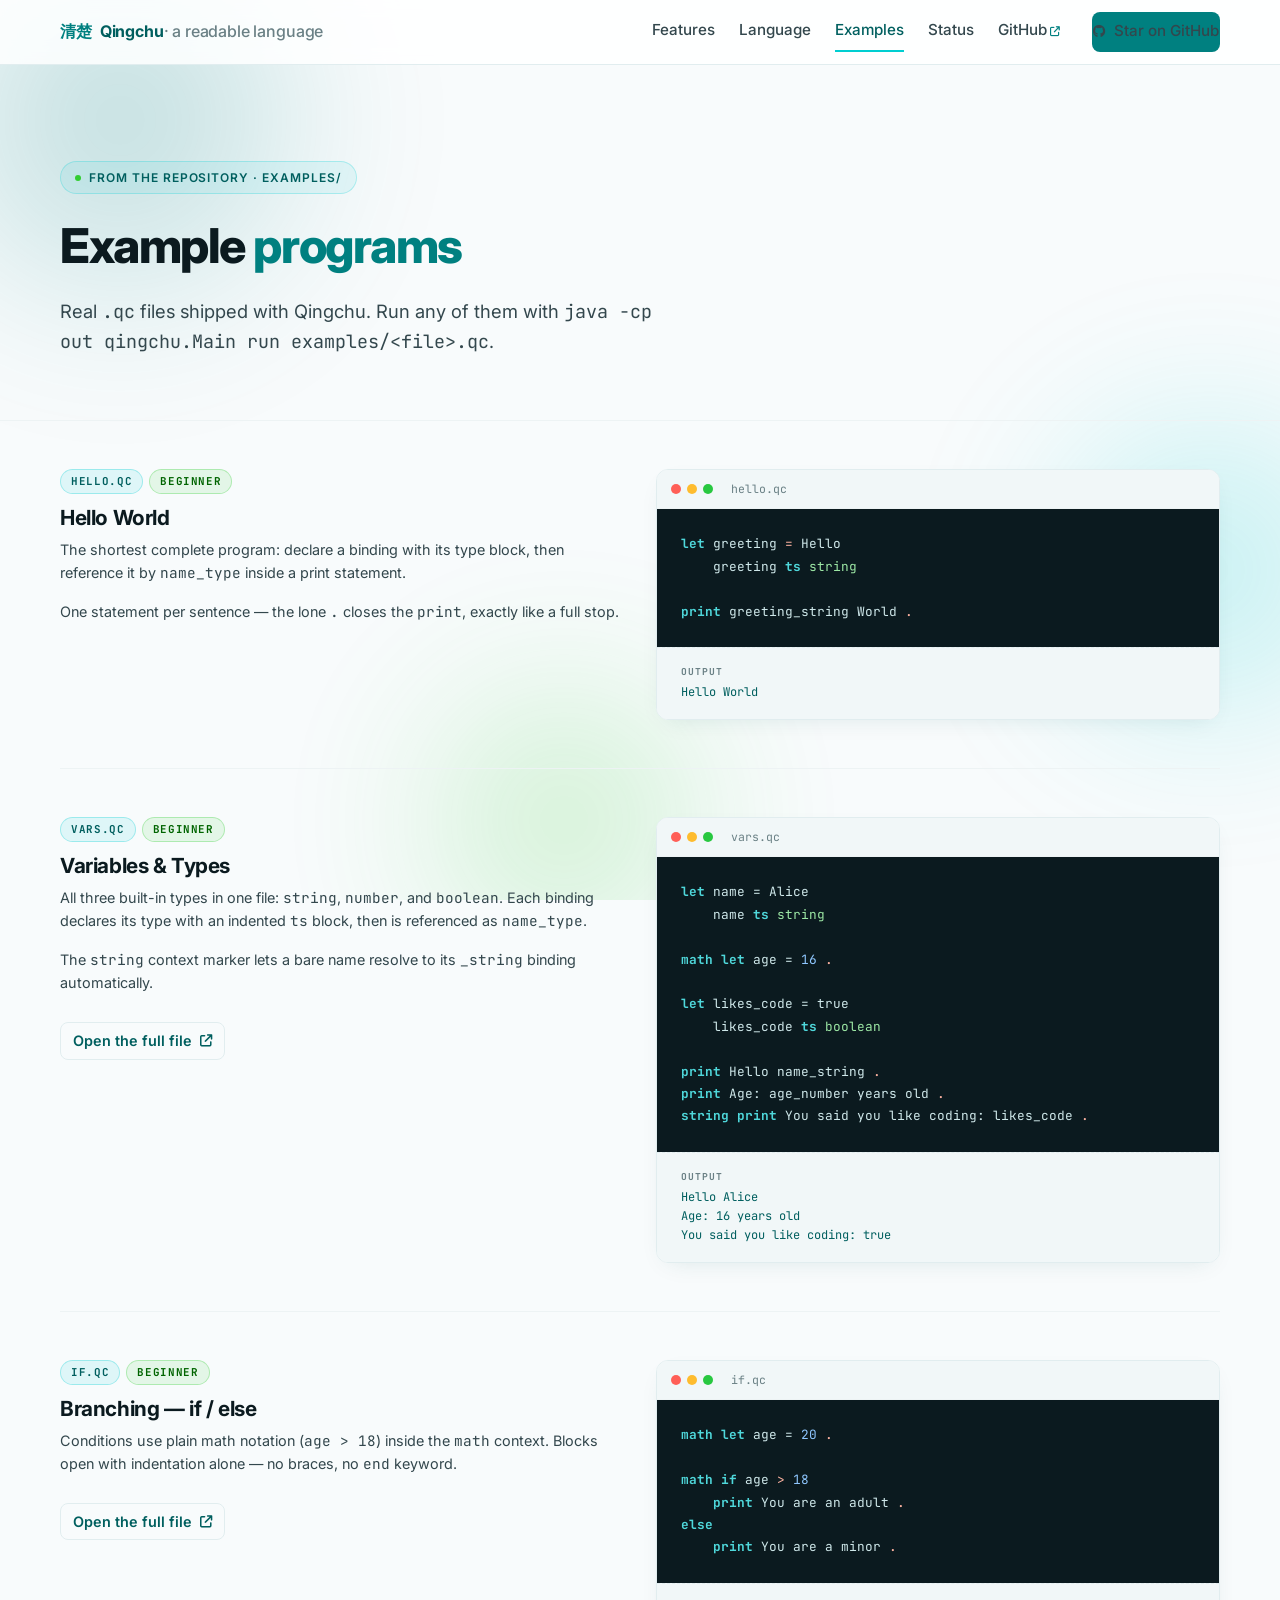
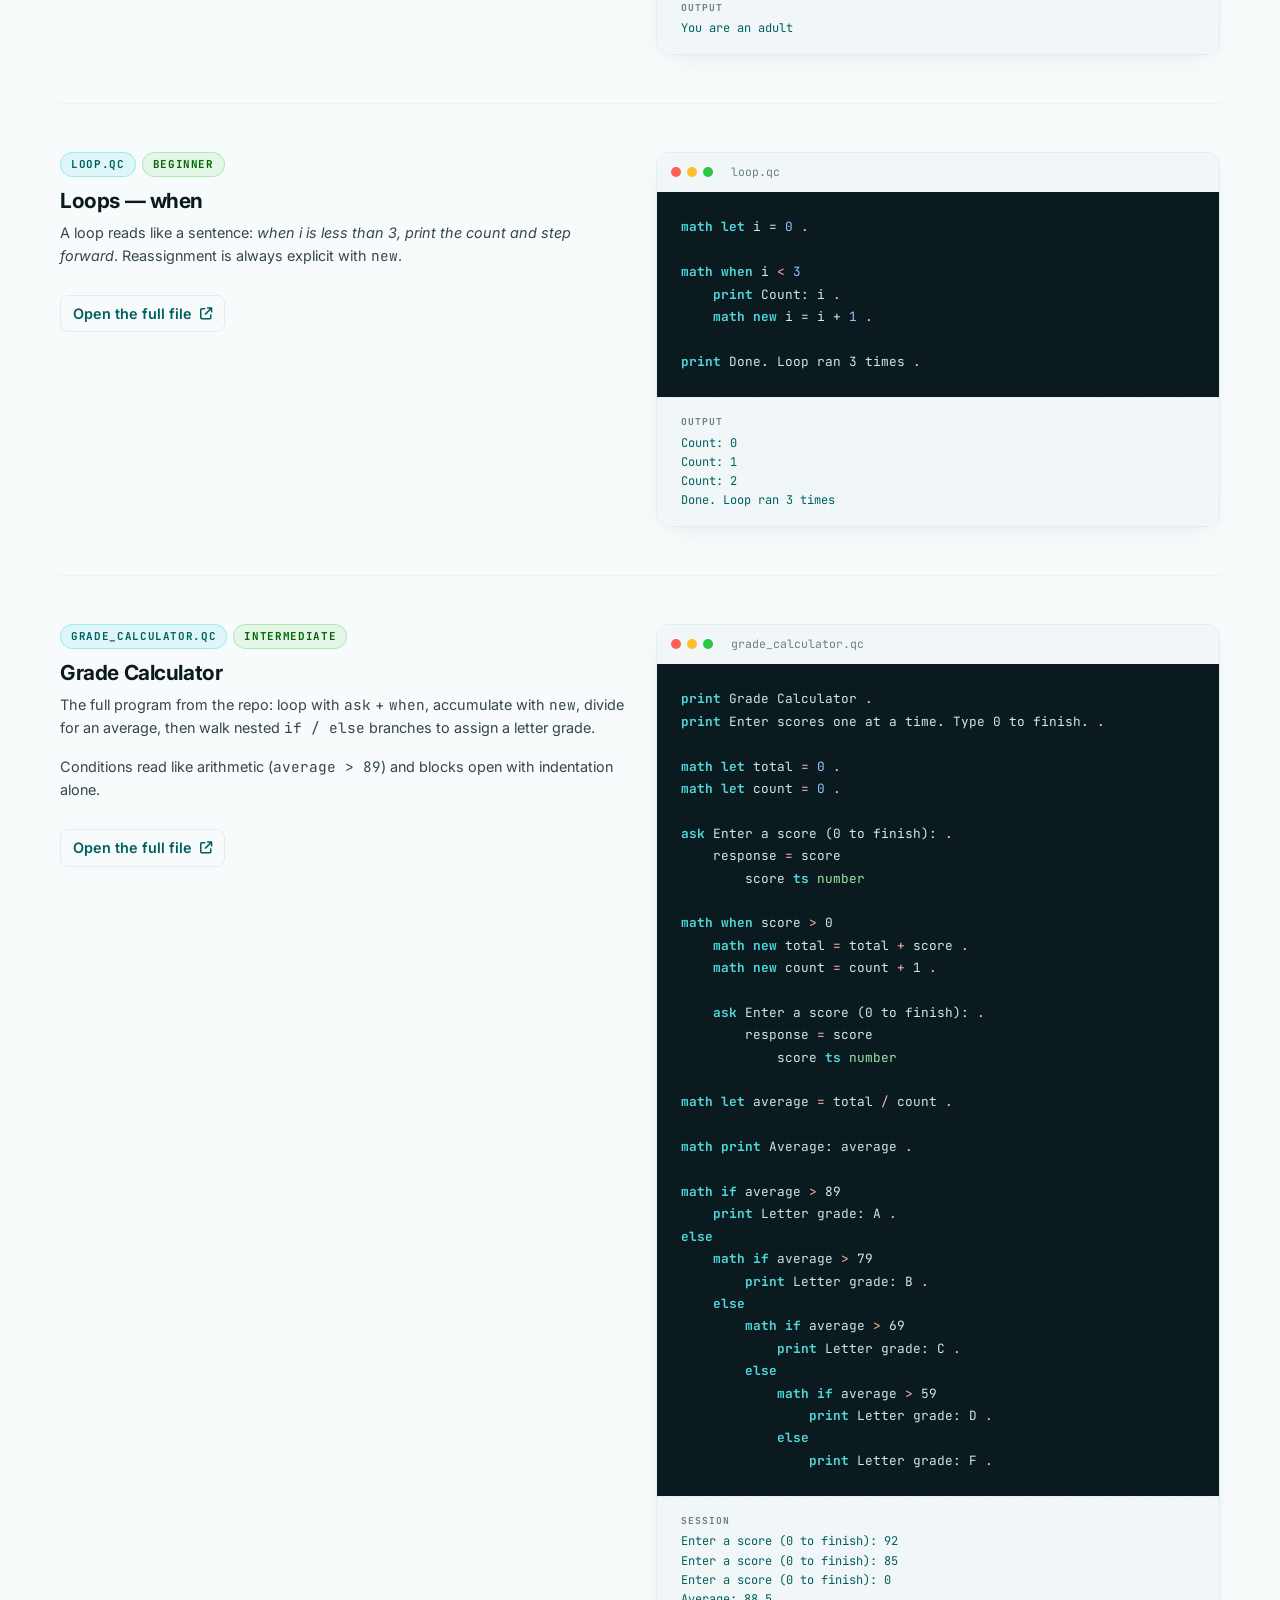
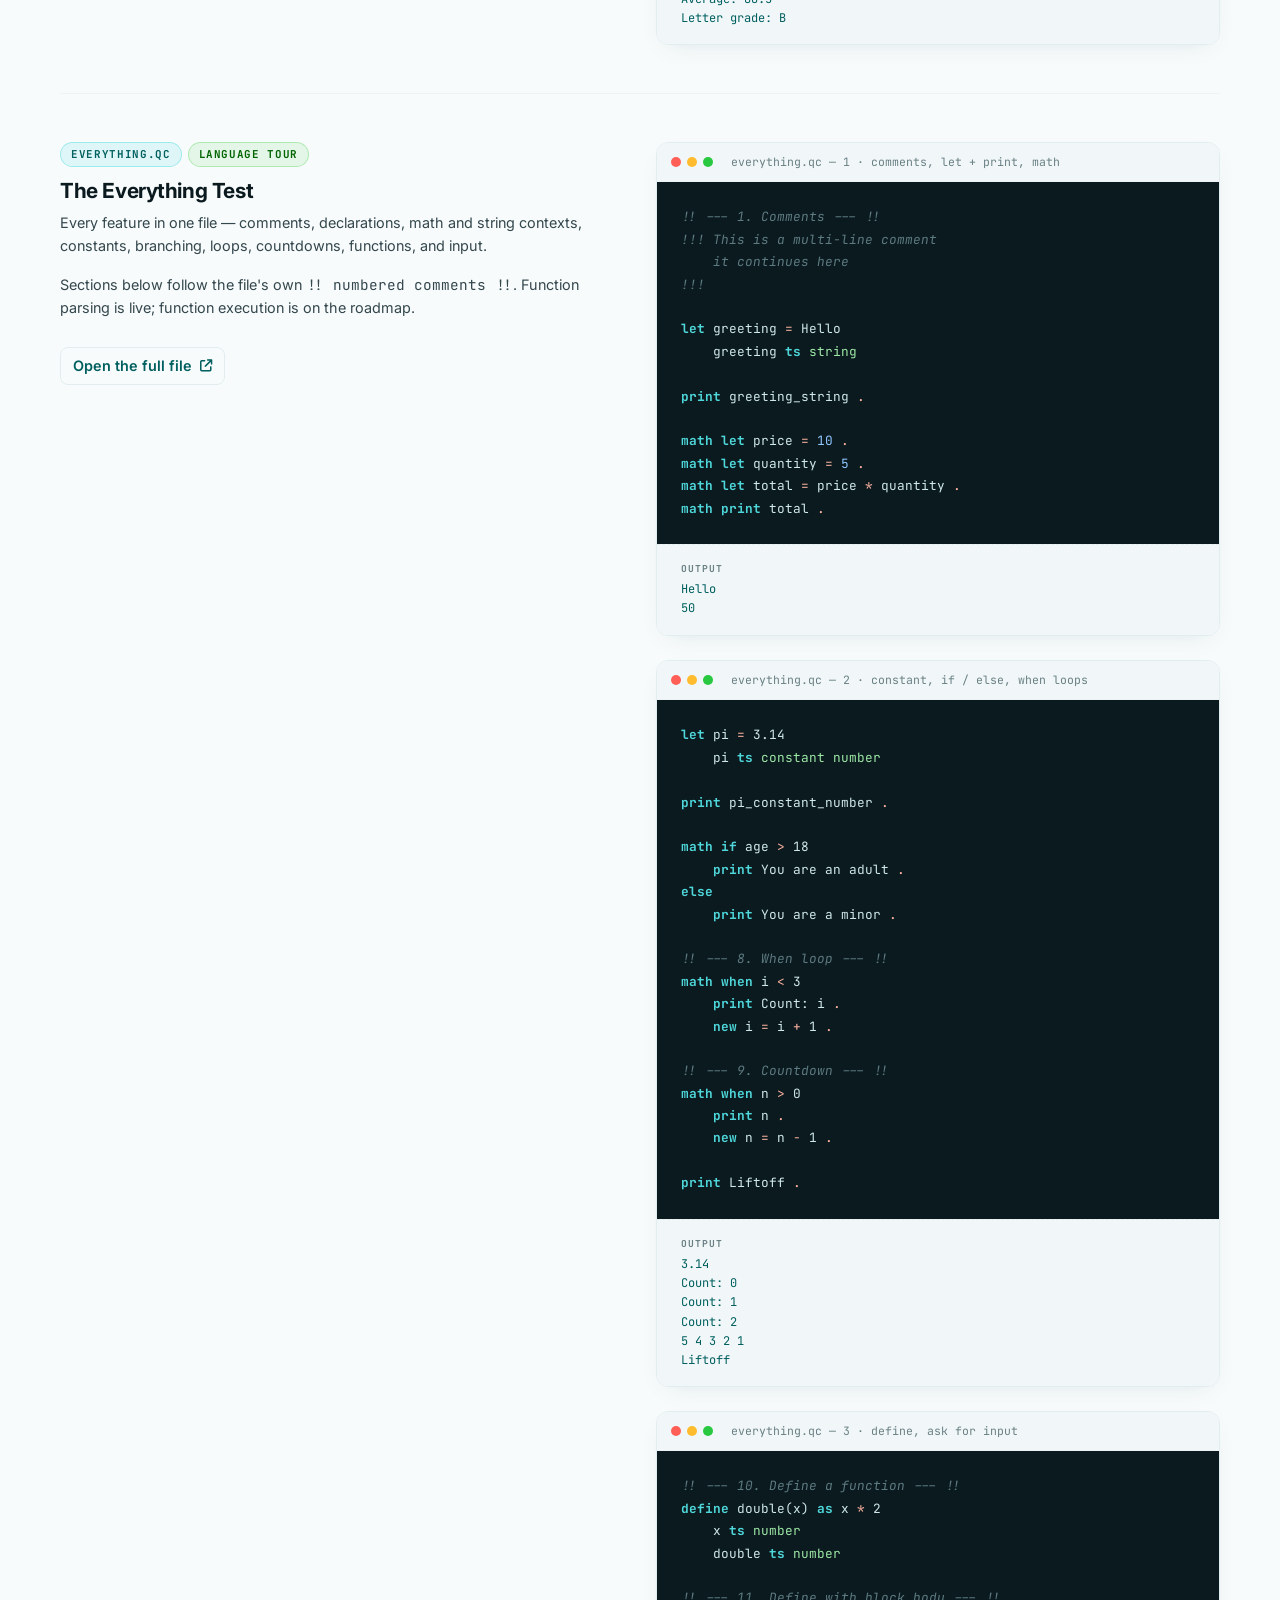
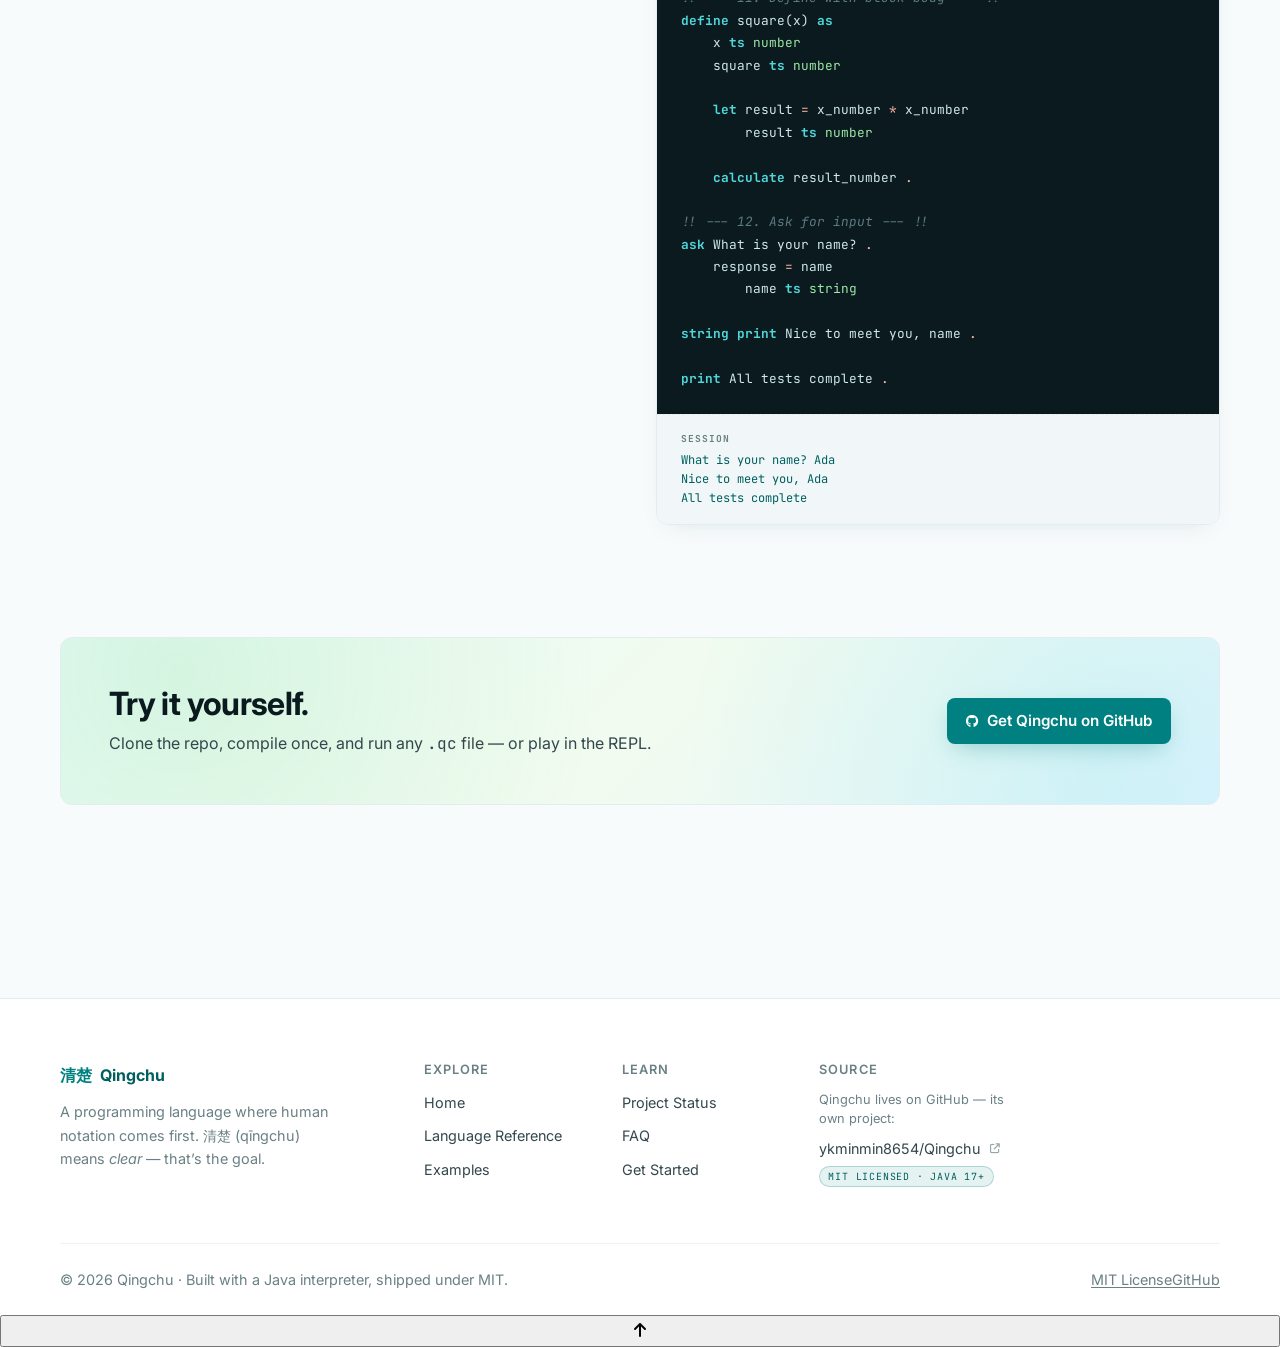
==== examples.html @ 82640d64 "Add Qingchu website (innovationearthprojects.org style)" ====
<!DOCTYPE html>
<html lang="en">
<head>
  <meta charset="UTF-8" />
  <meta name="viewport" content="width=device-width, initial-scale=1.0" />

  <title>Examples — Qingchu 清楚</title>
  <meta name="description" content="Real Qingchu programs: hello world, a grade calculator, and the everything test that exercises every feature of the language." />
  <meta name="theme-color" content="#008080" />

  <link rel="preconnect" href="https://fonts.googleapis.com" />
  <link rel="preconnect" href="https://fonts.gstatic.com" crossorigin />
  <link
    href="https://fonts.googleapis.com/css2?family=Inter:wght@400;500;600;700;800&family=JetBrains+Mono:wght@500;700&display=swap"
    rel="stylesheet"
  />
  <link
    rel="stylesheet"
    href="https://cdnjs.cloudflare.com/ajax/libs/font-awesome/6.4.0/css/all.min.css"
  />

  <link rel="stylesheet" href="shared/tokens.css" />
  <link rel="stylesheet" href="shared/base.css" />
  <link rel="stylesheet" href="shared/nav.css" />
  <link rel="stylesheet" href="shared/motion.css" />
  <link rel="stylesheet" href="styles.css" />
</head>

<body data-page="examples">

  <div class="bg-orbs" aria-hidden="true">
    <span class="orb orb--teal"></span>
    <span class="orb orb--cyan"></span>
    <span class="orb orb--lime"></span>
  </div>

  <div id="nav-mount"></div>

  <main>

    <!-- ============================================================
         PAGE HEADER
         ============================================================ -->
    <section class="hero" style="padding-bottom: var(--s-6);">
      <div class="container">
        <span class="eyebrow eyebrow--animated">
          <span class="eyebrow__dot"></span>
          From the repository · examples/
        </span>
        <h1 class="hero__title" style="font-size: var(--fs-h1);">
          Example <span class="accent">programs</span>
        </h1>
        <p class="hero__lede">
          Real <code style="font-family:var(--mono);">.qc</code> files shipped with Qingchu.
          Run any of them with
          <code style="font-family:var(--mono);">java -cp out qingchu.Main run examples/&lt;file&gt;.qc</code>.
        </p>
      </div>
    </section>

    <!-- ============================================================
         EXAMPLES
         ============================================================ -->
    <section class="section" style="padding-top: var(--s-7);">
      <div class="container">
        <div class="example-list">

          <!-- HELLO WORLD -->
          <article class="example">
            <div class="example__meta reveal reveal--left">
              <div class="example__badges">
                <span class="badge">hello.qc</span>
                <span class="badge badge--lime">Beginner</span>
              </div>
              <h3>Hello World</h3>
              <p>
                The shortest complete program: declare a binding with its type block,
                then reference it by <code>name_type</code> inside a print statement.
              </p>
              <p>
                One statement per sentence — the lone <code>.</code> closes the
                <code>print</code>, exactly like a full stop.
              </p>
            </div>
            <div class="code-window reveal reveal--right">
              <div class="code-window__bar">
                <span></span><span></span><span></span>
                <span class="code-window__name">hello.qc</span>
              </div>
<pre><span class="k">let</span> greeting <span class="o">=</span> Hello
    greeting <span class="k">ts</span> <span class="t">string</span>

<span class="k">print</span> greeting_string World <span class="o">.</span></pre>
              <div class="code-window__out"><b>Output</b>Hello World</div>
            </div>
          </article>

          <!-- VARIABLES AND TYPES -->
          <article class="example">
            <div class="example__meta reveal reveal--left">
              <div class="example__badges">
                <span class="badge">vars.qc</span>
                <span class="badge badge--lime">Beginner</span>
              </div>
              <h3>Variables &amp; Types</h3>
              <p>
                All three built-in types in one file: <code>string</code>,
                <code>number</code>, and <code>boolean</code>. Each binding declares its
                type with an indented <code>ts</code> block, then is referenced as
                <code>name_type</code>.
              </p>
              <p>
                The <code>string</code> context marker lets a bare name resolve to its
                <code>_string</code> binding automatically.
              </p>
              <a href="https://github.com/ykminmin8654/Qingchu/blob/main/examples/vars.qc"
                 target="_blank" rel="noopener" class="btn btn--ghost btn--sm" style="margin-top:12px;">
                Open the full file <i class="fas fa-arrow-up-right-from-square"></i>
              </a>
            </div>
            <div class="code-window reveal reveal--right">
              <div class="code-window__bar">
                <span></span><span></span><span></span>
                <span class="code-window__name">vars.qc</span>
              </div>
<pre><span class="k">let</span> name <span class="o\">=</span> Alice
    name <span class="k">ts</span> <span class="t">string</span>

<span class="k">math</span> <span class="k">let</span> age <span class="o\">=</span> <span class="n">16</span> <span class="o">.</span>

<span class="k">let</span> likes_code <span class="o\">=</span> true
    likes_code <span class="k">ts</span> <span class="t">boolean</span>

<span class="k">print</span> Hello name_string <span class="o">.</span>
<span class="k">print</span> Age: age_number years old <span class="o">.</span>
<span class="k">string</span> <span class="k">print</span> You said you like coding: likes_code <span class="o">.</span></pre>
              <div class="code-window__out"><b>Output</b>Hello Alice
Age: 16 years old
You said you like coding: true</div>
            </div>
          </article>

          <!-- BRANCHING -->
          <article class="example">
            <div class="example__meta reveal reveal--left">
              <div class="example__badges">
                <span class="badge">if.qc</span>
                <span class="badge badge--lime">Beginner</span>
              </div>
              <h3>Branching — if / else</h3>
              <p>
                Conditions use plain math notation (<code>age &gt; 18</code>) inside the
                <code>math</code> context. Blocks open with indentation alone — no braces,
                no <code>end</code> keyword.
              </p>
              <a href="https://github.com/ykminmin8654/Qingchu/blob/main/examples/if.qc"
                 target="_blank" rel="noopener" class="btn btn--ghost btn--sm" style="margin-top:12px;">
                Open the full file <i class="fas fa-arrow-up-right-from-square"></i>
              </a>
            </div>
            <div class="code-window reveal reveal--right">
              <div class="code-window__bar">
                <span></span><span></span><span></span>
                <span class="code-window__name">if.qc</span>
              </div>
<pre><span class="k">math</span> <span class="k">let</span> age <span class="o\">=</span> <span class="n">20</span> <span class="o">.</span>

<span class="k">math</span> <span class="k">if</span> age <span class="o">&gt;</span> <span class="n">18</span>
    <span class="k">print</span> You are an adult <span class="o">.</span>
<span class="k">else</span>
    <span class="k">print</span> You are a minor <span class="o">.</span></pre>
              <div class="code-window__out"><b>Output</b>You are an adult</div>
            </div>
          </article>

          <!-- WHEN LOOP -->
          <article class="example">
            <div class="example__meta reveal reveal--left">
              <div class="example__badges">
                <span class="badge">loop.qc</span>
                <span class="badge badge--lime">Beginner</span>
              </div>
              <h3>Loops — when</h3>
              <p>
                A loop reads like a sentence: <em>when i is less than 3, print the count
                and step forward</em>. Reassignment is always explicit with
                <code>new</code>.
              </p>
              <a href="https://github.com/ykminmin8654/Qingchu/blob/main/examples/loop.qc"
                 target="_blank" rel="noopener" class="btn btn--ghost btn--sm" style="margin-top:12px;">
                Open the full file <i class="fas fa-arrow-up-right-from-square"></i>
              </a>
            </div>
            <div class="code-window reveal reveal--right">
              <div class="code-window__bar">
                <span></span><span></span><span></span>
                <span class="code-window__name">loop.qc</span>
              </div>
<pre><span class="k">math</span> <span class="k">let</span> i <span class="o\">=</span> <span class="n">0</span> <span class="o">.</span>

<span class="k">math</span> <span class="k">when</span> i <span class="o">&lt;</span> <span class="n">3</span>
    <span class="k">print</span> Count: i <span class="o">.</span>
    <span class="k">math</span> <span class="k">new</span> i <span class="o\">=</span> i <span class="o\">+</span> <span class="n">1</span> <span class="o">.</span>

<span class="k">print</span> Done. Loop ran 3 times <span class="o">.</span></pre>
              <div class="code-window__out"><b>Output</b>Count: 0
Count: 1
Count: 2
Done. Loop ran 3 times</div>
            </div>
          </article>

          <!-- GRADE CALCULATOR -->
          <article class="example">
            <div class="example__meta reveal reveal--left">
              <div class="example__badges">
                <span class="badge">grade_calculator.qc</span>
                <span class="badge badge--lime">Intermediate</span>
              </div>
              <h3>Grade Calculator</h3>
              <p>
                The full program from the repo: loop with <code>ask</code> +
                <code>when</code>, accumulate with <code>new</code>, divide for an
                average, then walk nested <code>if / else</code> branches to assign
                a letter grade.
              </p>
              <p>
                Conditions read like arithmetic (<code>average &gt; 89</code>) and
                blocks open with indentation alone.
              </p>
              <a href="https://github.com/ykminmin8654/Qingchu/blob/main/examples/grade_calculator.qc"
                 target="_blank" rel="noopener" class="btn btn--ghost btn--sm" style="margin-top:12px;">
                Open the full file <i class="fas fa-arrow-up-right-from-square"></i>
              </a>
            </div>
            <div class="code-window reveal reveal--right">
              <div class="code-window__bar">
                <span></span><span></span><span></span>
                <span class="code-window__name">grade_calculator.qc</span>
              </div>
<pre><span class="k">print</span> Grade Calculator <span class="o">.</span>
<span class="k">print</span> Enter scores one at a time. Type 0 to finish. <span class="o">.</span>

<span class="k">math</span> <span class="k">let</span> total <span class="o">=</span> <span class="n">0</span> <span class="o">.</span>
<span class="k">math</span> <span class="k">let</span> count <span class="o">=</span> <span class="n">0</span> <span class="o">.</span>

<span class="k">ask</span> Enter a score (0 to finish): <span class="o">.</span>
    response <span class="o">=</span> score
        score <span class="k">ts</span> <span class="t">number</span>

<span class="k">math</span> <span class="k">when</span> score <span class="o">&gt;</span> 0
    <span class="k">math</span> <span class="k">new</span> total <span class="o">=</span> total <span class="o">+</span> score <span class="o">.</span>
    <span class="k">math</span> <span class="k">new</span> count <span class="o">=</span> count <span class="o">+</span> 1 <span class="o">.</span>

    <span class="k">ask</span> Enter a score (0 to finish): <span class="o">.</span>
        response <span class="o">=</span> score
            score <span class="k">ts</span> <span class="t">number</span>

<span class="k">math</span> <span class="k">let</span> average <span class="o">=</span> total <span class="o">/</span> count <span class="o">.</span>

<span class="k">math</span> <span class="k">print</span> Average: average <span class="o">.</span>

<span class="k">math</span> <span class="k">if</span> average <span class="o">&gt;</span> 89
    <span class="k">print</span> Letter grade: A <span class="o">.</span>
<span class="k">else</span>
    <span class="k">math</span> <span class="k">if</span> average <span class="o">&gt;</span> 79
        <span class="k">print</span> Letter grade: B <span class="o">.</span>
    <span class="k">else</span>
        <span class="k">math</span> <span class="k">if</span> average <span class="o">&gt;</span> 69
            <span class="k">print</span> Letter grade: C <span class="o">.</span>
        <span class="k">else</span>
            <span class="k">math</span> <span class="k">if</span> average <span class="o">&gt;</span> 59
                <span class="k">print</span> Letter grade: D <span class="o">.</span>
            <span class="k">else</span>
                <span class="k">print</span> Letter grade: F <span class="o">.</span></pre>
              <div class="code-window__out"><b>Session</b>Enter a score (0 to finish): <span class="n">92</span>
Enter a score (0 to finish): <span class="n">85</span>
Enter a score (0 to finish): <span class="n">0</span>
Average: 88.5
Letter grade: B</div>
            </div>
          </article>

          <!-- EVERYTHING TEST -->
          <article class="example">
            <div class="example__meta reveal reveal--left">
              <div class="example__badges">
                <span class="badge">everything.qc</span>
                <span class="badge badge--lime">Language tour</span>
              </div>
              <h3>The Everything Test</h3>
              <p>
                Every feature in one file — comments, declarations, math and string
                contexts, constants, branching, loops, countdowns, functions, and input.
              </p>
              <p>
                Sections below follow the file's own <code>!! numbered comments !!</code>.
                Function parsing is live; function execution is on the roadmap.
              </p>
              <a href="https://github.com/ykminmin8654/Qingchu/blob/main/examples/everything.qc"
                 target="_blank" rel="noopener" class="btn btn--ghost btn--sm" style="margin-top:12px;">
                Open the full file <i class="fas fa-arrow-up-right-from-square"></i>
              </a>
            </div>

            <div style="display:flex; flex-direction:column; gap: var(--s-5);">

              <div class="code-window reveal reveal--right">
                <div class="code-window__bar">
                  <span></span><span></span><span></span>
                  <span class="code-window__name">everything.qc — 1 · comments, let + print, math</span>
                </div>
<pre><span class="c">!! --- 1. Comments --- !!</span>
<span class="c">!!! This is a multi-line comment
    it continues here
!!!</span>

<span class="k">let</span> greeting <span class="o">=</span> Hello
    greeting <span class="k">ts</span> <span class="t">string</span>

<span class="k">print</span> greeting_string <span class="o">.</span>

<span class="k">math</span> <span class="k">let</span> price <span class="o">=</span> <span class="n">10</span> <span class="o">.</span>
<span class="k">math</span> <span class="k">let</span> quantity <span class="o">=</span> <span class="n">5</span> <span class="o">.</span>
<span class="k">math</span> <span class="k">let</span> total <span class="o">=</span> price <span class="o">*</span> quantity <span class="o">.</span>
<span class="k">math</span> <span class="k">print</span> total <span class="o">.</span></pre>
                <div class="code-window__out"><b>Output</b>Hello
50</div>
              </div>

              <div class="code-window reveal reveal--right" data-delay="100">
                <div class="code-window__bar">
                  <span></span><span></span><span></span>
                  <span class="code-window__name">everything.qc — 2 · constant, if / else, when loops</span>
                </div>
<pre><span class="k">let</span> pi <span class="o">=</span> 3.14
    pi <span class="k">ts</span> <span class="t">constant number</span>

<span class="k">print</span> pi_constant_number <span class="o">.</span>

<span class="k">math</span> <span class="k">if</span> age <span class="o">&gt;</span> 18
    <span class="k">print</span> You are an adult <span class="o">.</span>
<span class="k">else</span>
    <span class="k">print</span> You are a minor <span class="o">.</span>

<span class="c">!! --- 8. When loop --- !!</span>
<span class="k">math</span> <span class="k">when</span> i <span class="o">&lt;</span> 3
    <span class="k">print</span> Count: i <span class="o">.</span>
    <span class="k">new</span> i <span class="o">=</span> i <span class="o">+</span> 1 <span class="o">.</span>

<span class="c">!! --- 9. Countdown --- !!</span>
<span class="k">math</span> <span class="k">when</span> n <span class="o">&gt;</span> 0
    <span class="k">print</span> n <span class="o">.</span>
    <span class="k">new</span> n <span class="o">=</span> n <span class="o">-</span> 1 <span class="o">.</span>

<span class="k">print</span> Liftoff <span class="o">.</span></pre>
                <div class="code-window__out"><b>Output</b>3.14
Count: 0
Count: 1
Count: 2
5 4 3 2 1
Liftoff</div>
              </div>

              <div class="code-window reveal reveal--right" data-delay="200">
                <div class="code-window__bar">
                  <span></span><span></span><span></span>
                  <span class="code-window__name">everything.qc — 3 · define, ask for input</span>
                </div>
<pre><span class="c">!! --- 10. Define a function --- !!</span>
<span class="k">define</span> double(x) <span class="k">as</span> x <span class="o">*</span> 2
    x <span class="k">ts</span> <span class="t">number</span>
    double <span class="k">ts</span> <span class="t">number</span>

<span class="c">!! --- 11. Define with block body --- !!</span>
<span class="k">define</span> square(x) <span class="k">as</span>
    x <span class="k">ts</span> <span class="t">number</span>
    square <span class="k">ts</span> <span class="t">number</span>

    <span class="k">let</span> result <span class="o">=</span> x_number <span class="o">*</span> x_number
        result <span class="k">ts</span> <span class="t">number</span>

    <span class="k">calculate</span> result_number <span class="o">.</span>

<span class="c">!! --- 12. Ask for input --- !!</span>
<span class="k">ask</span> What is your name? <span class="o">.</span>
    response <span class="o">=</span> name
        name <span class="k">ts</span> <span class="t">string</span>

<span class="k">string</span> <span class="k">print</span> Nice to meet you, name <span class="o">.</span>

<span class="k">print</span> All tests complete <span class="o">.</span></pre>
                <div class="code-window__out"><b>Session</b>What is your name? <span class="n">Ada</span>
Nice to meet you, Ada
All tests complete</div>
              </div>

            </div>
          </article>

        </div>

        <!-- FINAL CTA -->
        <div class="cta reveal" style="margin-top: var(--s-8);">
          <div class="cta__copy">
            <h2>Try it yourself.</h2>
            <p>Clone the repo, compile once, and run any <code>.qc</code> file — or play in the REPL.</p>
          </div>
          <a href="https://github.com/ykminmin8654/Qingchu" target="_blank" rel="noopener" class="btn btn--primary btn--glow">
            <i class="fab fa-github"></i> Get Qingchu on GitHub
          </a>
        </div>
      </div>
    </section>

  </main>

  <div id="footer-mount"></div>

  <script src="shared/nav.js" defer></script>
  <script src="shared/motion.js" defer></script>

</body>
</html>
---- shared/tokens.css ----
/* ============================================================
   TOKENS — design system variables
   ============================================================ */

:root {
  /* Brand */
  --teal:        #008080;
  --teal-deep:   #005F5F;
  --cyan:        #00CED1;
  --blue:        #1E90FF;
  --lime:        #32CD32;
  --green-dark:  #006400;

  /* Light surfaces */
  --bg:          #F8FBFC;
  --surface:     #FFFFFF;
  --surface-alt: #F1F7F8;
  --border:      #E1EDEF;
  --border-soft: #EDF3F4;

  /* Ink */
  --ink:         #0B1A1F;
  --ink-soft:    #33474D;
  --muted:       #6A8085;

  /* Status */
  --success:     #1E9E5A;
  --success-bg:  #E6F7EC;
  --warn:        #C68A00;
  --warn-bg:     #FFF6E0;
  --danger:      #D14343;
  --danger-bg:   #FCEAEA;

  /* Type */
  --font: 'Inter', system-ui, -apple-system, 'Segoe UI', Roboto, sans-serif;
  --mono: 'JetBrains Mono', ui-monospace, Menlo, monospace;

  /* Fluid display sizes */
  --fs-display: clamp(2.25rem, 5vw, 3.75rem);
  --fs-h1:      clamp(2rem,    4vw, 3rem);
  --fs-h2:      clamp(1.5rem,  3vw, 2rem);
  --fs-h3:      1.25rem;
  --fs-body:    1rem;
  --fs-sm:      0.9rem;
  --fs-xs:      0.8rem;

  /* Space scale */
  --s-1: 4px;
  --s-2: 8px;
  --s-3: 12px;
  --s-4: 16px;
  --s-5: 24px;
  --s-6: 32px;
  --s-7: 48px;
  --s-8: 64px;
  --s-9: 96px;

  /* Radii */
  --r-sm: 6px;
  --r-md: 8px;
  --r-lg: 12px;
  --r-pill: 999px;

  /* Shadows */
  --shadow-sm: 0 1px 2px rgba(0, 60, 60, 0.05);
  --shadow-md: 0 8px 24px -12px rgba(0, 80, 80, 0.15);
  --shadow-lg: 0 20px 40px -20px rgba(0, 80, 80, 0.25);

  /* Motion */
  --ease: cubic-bezier(.2, .7, .2, 1);
  --dur: 200ms;

  /* Layout */
  --container: 1160px;
  --nav-h: 64px;
}
---- shared/base.css ----
/* ============================================================
   BASE — reset, typography, buttons, primitives
   Depends on: tokens.css
   ============================================================ */

/* ---------- Reset ---------- */
*, *::before, *::after { box-sizing: border-box; }

html {
  scroll-behavior: smooth;
  -webkit-text-size-adjust: 100%;
  scroll-padding-top: calc(var(--nav-h) + var(--s-4));
}

body {
  margin: 0;
  font-family: var(--font);
  font-size: var(--fs-body);
  line-height: 1.6;
  color: var(--ink);
  background: var(--bg);
  -webkit-font-smoothing: antialiased;
  -moz-osx-font-smoothing: grayscale;
  min-height: 100vh;
  display: flex;
  flex-direction: column;
}

main { flex: 1; }

img, svg { display: block; max-width: 100%; height: auto; }
a { color: inherit; text-decoration: none; }
button { font: inherit; cursor: pointer; }

/* ---------- Typography ---------- */
h1, h2, h3, h4 {
  margin: 0 0 var(--s-3);
  color: var(--ink);
  letter-spacing: -0.02em;
  line-height: 1.15;
  font-weight: 700;
}
h1 { font-size: var(--fs-h1); }
h2 { font-size: var(--fs-h2); }
h3 { font-size: var(--fs-h3); }
h4 { font-size: 1rem; }

p { margin: 0 0 var(--s-4); color: var(--ink-soft); }

code, pre { font-family: var(--mono); }

/* ---------- Container ---------- */
.container {
  width: min(var(--container), 100% - 2rem);
  margin-inline: auto;
}

/* ---------- Eyebrow ---------- */
.eyebrow {
  display: inline-block;
  font-size: var(--fs-xs);
  font-weight: 600;
  letter-spacing: 0.08em;
  text-transform: uppercase;
  color: var(--teal);
  margin-bottom: var(--s-3);
}

.accent { color: var(--teal); }

/* ---------- Buttons ---------- */
.btn {
  display: inline-flex;
  align-items: center;
  justify-content: center;
  gap: var(--s-2);
  padding: 10px 18px;
  border-radius: var(--r-md);
  font-weight: 600;
  font-size: 0.95rem;
  border: 1px solid transparent;
  transition:
    transform var(--dur) var(--ease),
    background var(--dur) var(--ease),
    border-color var(--dur) var(--ease),
    color var(--dur) var(--ease),
    box-shadow var(--dur) var(--ease);
  white-space: nowrap;
  text-align: center;
  cursor: pointer;
}
.btn:active { transform: translateY(1px); }
.btn:focus-visible {
  outline: 2px solid var(--cyan);
  outline-offset: 2px;
}
.btn i { font-size: 0.85em; }

.btn--primary {
  background: var(--teal);
  color: #fff;
}
.btn--primary:hover {
  background: var(--teal-deep);
  box-shadow: var(--shadow-md);
}

.btn--secondary {
  background: var(--surface);
  color: var(--teal-deep);
  border-color: var(--border);
}
.btn--secondary:hover {
  border-color: var(--cyan);
  color: var(--teal);
}

.btn--ghost {
  background: transparent;
  color: var(--teal-deep);
  border-color: var(--border);
}
.btn--ghost:hover { border-color: var(--cyan); }

.btn--sm { padding: 6px 12px; font-size: var(--fs-sm); }
.btn--lg { padding: 14px 24px; font-size: 1rem; }
.btn--block { width: 100%; }

.btn--glow {
  position: relative;
  box-shadow: 0 8px 24px -8px rgba(0, 128, 128, 0.4);
}
.btn--glow:hover {
  box-shadow: 0 12px 32px -8px rgba(0, 128, 128, 0.55);
}

/* ---------- Section primitives ---------- */
.section { padding: var(--s-9) 0; }
.section--tint { background: var(--surface-alt); }
.section--tight { padding: var(--s-7) 0; }

.section__head {
  max-width: 640px;
  margin: 0 auto var(--s-7);
  text-align: center;
}
.section__head--left {
  margin-inline: 0;
  text-align: left;
  max-width: 720px;
}
.section__title { margin-bottom: var(--s-3); }
.section__lede {
  color: var(--muted);
  font-size: 1.05rem;
  margin-bottom: 0;
}

/* ---------- Chips ---------- */
.chips {
  display: flex;
  flex-wrap: wrap;
  gap: var(--s-2);
  justify-content: center;
}
.chip {
  padding: 8px 14px;
  background: var(--surface);
  border: 1px solid var(--border);
  border-radius: var(--r-pill);
  font-size: var(--fs-sm);
  font-weight: 500;
  color: var(--ink-soft);
  transition: border-color var(--dur) var(--ease), color var(--dur) var(--ease);
}
.chip:hover { border-color: var(--cyan); color: var(--teal); }

/* ---------- States: loading / empty / error ---------- */
.state {
  grid-column: 1 / -1;
  text-align: center;
  padding: var(--s-7);
  color: var(--muted);
}
.state i {
  font-size: 2rem;
  display: block;
  margin-bottom: var(--s-3);
  color: var(--border);
}
.state h3 { color: var(--ink); margin-bottom: var(--s-2); }
.state p { margin-bottom: var(--s-4); }

.spinner {
  width: 36px;
  height: 36px;
  margin: 0 auto var(--s-3);
  border: 3px solid var(--border);
  border-top-color: var(--teal);
  border-radius: 50%;
  animation: spin 0.8s linear infinite;
}
@keyframes spin { to { transform: rotate(360deg); } }

/* ---------- Utility ---------- */
.visually-hidden {
  position: absolute;
  width: 1px; height: 1px;
  padding: 0; margin: -1px;
  overflow: hidden;
  clip: rect(0, 0, 0, 0);
  white-space: nowrap;
  border: 0;
}
.text-center { text-align: center; }
.mt-6 { margin-top: var(--s-6); }
.mt-7 { margin-top: var(--s-7); }

/* ---------- Reduced motion ---------- */
@media (prefers-reduced-motion: reduce) {
  *, *::before, *::after {
    animation-duration: 0.01ms !important;
    animation-iteration-count: 1 !important;
    transition-duration: 0.01ms !important;
    scroll-behavior: auto !important;
  }
}
---- shared/nav.css ----
/* ============================================================
   NAV + FOOTER
   ============================================================ */

/* ---------- NAV ---------- */
.nav {
  position: sticky;
  top: 0;
  z-index: 50;
  background: rgba(255, 255, 255, 0.85);
  backdrop-filter: saturate(140%) blur(10px);
  -webkit-backdrop-filter: saturate(140%) blur(10px);
  border-bottom: 1px solid var(--border);
}

.nav__inner {
  width: min(var(--container), 100% - 2rem);
  margin-inline: auto;
  height: var(--nav-h);
  display: flex;
  align-items: center;
  gap: var(--s-5);
}

.nav__brand {
  display: inline-flex;
  align-items: center;
  gap: var(--s-2);
  color: var(--teal-deep);
  font-weight: 700;
  font-size: 1rem;
  letter-spacing: -0.01em;
}
.nav__mark {
  display: inline-flex;
  color: var(--teal);
}
.nav__logo-img {
  display: block;
  width: auto;
  height: 32px;
}
.footer .nav__logo-img {
  height: 28px;
}
.nav__wordmark { white-space: nowrap; }
.nav__wordmark-zh {
  font-weight: 500;
  color: var(--muted);
  white-space: nowrap;
}
@media (max-width: 1080px) {
  .nav__wordmark-zh { display: none; }
}

/* Footer headings / lists rendered by shared/nav.js */
.footer__title,
.footer__col h4 {
  font-size: var(--fs-sm);
  text-transform: uppercase;
  letter-spacing: 0.06em;
  color: var(--ink-soft);
  margin: 0 0 var(--s-3);
}
.footer__list { list-style: none; padding: 0; margin: 0; }
.footer__list li { margin-bottom: var(--s-2); }

.nav__links {
  display: flex;
  gap: var(--s-5);
  margin-left: auto;
}
.nav__links a {
  color: var(--ink-soft);
  font-weight: 500;
  font-size: 0.95rem;
  padding: 6px 0;
  border-bottom: 2px solid transparent;
  transition: color var(--dur) var(--ease), border-color var(--dur) var(--ease);
}
.nav__links a:hover { color: var(--teal); border-color: var(--cyan); }
.nav__links a.is-active { color: var(--teal-deep); border-color: var(--cyan); }

/* Underline draws in from the left on hover; active dot pops with a spring */
.nav__links a {
  position: relative;
}
.nav__links a::before {
  content: "";
  position: absolute;
  left: 0; bottom: -2px;
  width: 100%; height: 2px;
  background: var(--cyan);
  transform: scaleX(0);
  transform-origin: left;
  transition: transform 0.3s cubic-bezier(.2, .7, .2, 1);
}
.nav__links a:hover::before,
.nav__links a.is-active::before { transform: scaleX(1); }

/* Brand logo gently floats */
@keyframes iepLogoBob {
  0%, 100% { transform: translateY(0) rotate(0deg); }
  50%      { transform: translateY(-2px) rotate(-3deg); }
}
.nav__logo-img { animation: iepLogoBob 5s ease-in-out infinite; }

/* ---------- External "separate initiative" nav tab (Research Papers) ---------- */
.nav__ext { white-space: nowrap; }
.nav__ext-icon {
  font-size: 0.68em;
  margin-left: 0.2rem;
  color: var(--teal);
  transition: transform 0.25s var(--ease);
}
.nav__ext:hover .nav__ext-icon { transform: translate(2px, -2px); }
.nav__ext-tag {
  display: none; /* desktop: shown via tooltip/aria; mobile drawer: visible */
  font-family: var(--mono);
  font-size: 0.58rem;
  font-weight: 700;
  text-transform: uppercase;
  letter-spacing: 0.08em;
  color: var(--teal-deep);
  background: rgba(0, 128, 128, 0.1);
  border: 1px solid rgba(0, 128, 128, 0.25);
  border-radius: 999px;
  padding: 0.1rem 0.5rem;
  margin-left: 0.45rem;
  vertical-align: middle;
}

@media (prefers-reduced-motion: reduce) {
  .nav__logo-img { animation: none !important; }
  .nav__links a::before { transition: none !important; }
  .nav__ext-icon { transition: none !important; }
}

.nav__cta { margin-left: var(--s-2); }

.nav__toggle {
  display: none;
  background: none;
  border: 1px solid var(--border);
  border-radius: var(--r-sm);
  width: 40px;
  height: 40px;
  color: var(--ink);
  align-items: center;
  justify-content: center;
}
.nav__toggle:hover { border-color: var(--cyan); }

/* ---------- FOOTER ---------- */
.footer {
  background: var(--surface);
  border-top: 1px solid var(--border);
  padding: var(--s-8) 0 var(--s-5);
  margin-top: var(--s-9);
}

.footer__inner {
  display: grid;
  grid-template-columns: 1.8fr 0.9fr 0.9fr 1.1fr 0.9fr;
  gap: var(--s-6);
  margin-bottom: var(--s-7);
}
@media (max-width: 1080px) {
  .footer__inner { grid-template-columns: repeat(2, 1fr); }
}

/* "Projects" column — external links to separately-branded initiatives */
.footer__note {
  color: var(--muted);
  font-size: var(--fs-xs);
  line-height: 1.5;
  margin: 0 0 var(--s-2);
}
.footer__ext {
  display: inline-flex;
  flex-wrap: wrap;
  align-items: center;
  gap: 0.4rem;
}
.footer__ext i {
  font-size: 0.7em;
  opacity: 0.7;
  transition: transform 0.25s var(--ease);
}
.footer__ext:hover i { transform: translate(2px, -2px); }
.footer__ext-tag {
  font-family: var(--mono);
  font-size: 0.62rem;
  text-transform: uppercase;
  letter-spacing: 0.08em;
  color: var(--teal-deep);
  background: rgba(0, 128, 128, 0.1);
  border: 1px solid rgba(0, 128, 128, 0.25);
  border-radius: 999px;
  padding: 0.1rem 0.5rem;
}

.footer__brand {
  display: inline-flex;
  align-items: center;
  gap: var(--s-2);
  font-weight: 700;
  color: var(--teal-deep);
  margin-bottom: var(--s-3);
}
.footer__tagline {
  color: var(--muted);
  font-size: var(--fs-sm);
  margin: 0;
  max-width: 32ch;
}

.footer__col h4 {
  font-size: var(--fs-xs);
  letter-spacing: 0.08em;
  text-transform: uppercase;
  color: var(--muted);
  margin-bottom: var(--s-3);
  font-weight: 600;
}
.footer__col ul { list-style: none; padding: 0; margin: 0; }
.footer__col li { margin-bottom: var(--s-2); }
.footer__col a {
  color: var(--ink-soft);
  font-size: var(--fs-sm);
  transition: color var(--dur) var(--ease);
  display: inline-flex;
  align-items: center;
  gap: 6px;
}
.footer__col a:hover { color: var(--teal); }
.footer__col a i { width: 16px; text-align: center; color: var(--muted); transition: transform 0.35s cubic-bezier(.2,.7,.2,1), color var(--dur) var(--ease); }
.footer__col a:hover i { color: var(--teal); transform: translateX(3px) rotate(-8deg); }
@media (prefers-reduced-motion: reduce) {
  .footer__col a i { transition: none !important; }
  .footer__col a:hover i { transform: none; }
}

.footer__bottom {
  display: flex;
  justify-content: space-between;
  align-items: center;
  padding-top: var(--s-5);
  border-top: 1px solid var(--border-soft);
  color: var(--muted);
  font-size: var(--fs-sm);
  flex-wrap: wrap;
  gap: var(--s-3);
}

/* ---------- Responsive ---------- */
@media (max-width: 860px) {
  .nav__links {
    display: none;
    flex-direction: column;
    position: absolute;
    top: var(--nav-h);
    left: 0;
    right: 0;
    background: var(--surface);
    border-bottom: 1px solid var(--border);
    padding: var(--s-4);
    gap: var(--s-3);
    box-shadow: var(--shadow-md);
  }
  .nav__links.is-open {
    display: flex;
  }
  /* Mobile drawer: show the "separate initiative" badge inline */
  .nav__ext-tag { display: inline-block; }
  .nav__cta { display: none; }
  .nav__toggle { display: inline-flex; margin-left: auto; }

  .footer__inner {
    grid-template-columns: 1fr 1fr;
  }
}

@media (max-width: 520px) {
  .footer__inner { grid-template-columns: 1fr; }
  .footer__bottom {
    flex-direction: column;
    text-align: center;
  }
}
/* ============================================================
   COOKIE BANNER — injected by shared/cookies.js
   ============================================================ */

.cookie-banner {
  position: fixed;
  left: 0;
  right: 0;
  bottom: 0;
  z-index: 1000;
  padding: 0 var(--s-4) var(--s-4);
  pointer-events: none;
  opacity: 0;
  transform: translateY(16px);
  transition: opacity 0.35s ease, transform 0.35s ease;
}

.cookie-banner.is-visible {
  opacity: 1;
  transform: none;
  pointer-events: auto;
}

.cookie-banner.is-hiding {
  opacity: 0;
  transform: translateY(16px);
}

.cookie-banner__inner {
  margin: 0 auto;
  max-width: 980px;
  background: var(--surface);
  border: 1px solid var(--border);
  border-radius: 14px;
  box-shadow: 0 12px 40px rgba(11, 26, 31, 0.16);
  padding: var(--s-4) var(--s-5);
  display: flex;
  align-items: center;
  gap: var(--s-4);
}

.cookie-banner__icon {
  font-size: 1.5rem;
  color: var(--teal);
  flex-shrink: 0;
}

.cookie-banner__text {
  font-size: 0.9rem;
  line-height: 1.55;
  color: var(--ink-soft);
  flex: 1;
}

.cookie-banner__text a {
  color: var(--teal);
  font-weight: 600;
  text-decoration: underline;
  text-underline-offset: 2px;
}

.cookie-banner__text a:hover { color: var(--teal-deep); }

.cookie-banner__actions {
  display: flex;
  gap: 10px;
  flex-shrink: 0;
}

@media (max-width: 720px) {
  .cookie-banner__inner {
    flex-direction: column;
    align-items: stretch;
    text-align: center;
  }
  .cookie-banner__icon { display: none; }
  .cookie-banner__actions { justify-content: center; }
  .cookie-banner__actions .btn { flex: 1; justify-content: center; }
}

.footer__legal a {
  color: inherit;
  text-decoration: underline;
  text-underline-offset: 2px;
}

.footer__legal a:hover { color: var(--teal); }

/* Screen-reader-only utility */
.sr-only {
  position: absolute;
  width: 1px; height: 1px;
  padding: 0; margin: -1px;
  overflow: hidden;
  clip: rect(0, 0, 0, 0);
  white-space: nowrap;
  border: 0;
}
---- shared/motion.css ----
/* ============================================================
   MOTION — shared animation primitives (all pages)
   Depends on: tokens.css. Class names mirror home/styles.css so
   the same JS utilities work everywhere.
   ============================================================ */

/* ---------- Scroll reveal ---------- */
.reveal {
  opacity: 0;
  transform: translateY(22px);
  transition:
    opacity 0.7s cubic-bezier(.2, .7, .2, 1),
    transform 0.7s cubic-bezier(.2, .7, .2, 1);
  transition-delay: var(--reveal-delay, 0ms);
  will-change: opacity, transform;
}
.reveal.is-visible {
  opacity: 1;
  transform: none;
}
.reveal[data-delay="100"] { --reveal-delay: 100ms; }
.reveal[data-delay="200"] { --reveal-delay: 200ms; }
.reveal[data-delay="300"] { --reveal-delay: 300ms; }
.reveal[data-delay="400"] { --reveal-delay: 400ms; }
.reveal[data-delay="500"] { --reveal-delay: 500ms; }
.reveal[data-delay="600"] { --reveal-delay: 600ms; }

/* Reveal variants */
.reveal--left  { transform: translateX(-28px); }
.reveal--right { transform: translateX(28px); }
.reveal--zoom  { transform: scale(0.92); }
.reveal--left.is-visible,
.reveal--right.is-visible,
.reveal--zoom.is-visible { transform: none; }

/* ---------- Stagger (JS adds .stagger-in to children) ---------- */
.stagger-in {
  animation: staggerIn 0.7s cubic-bezier(.2, .7, .2, 1) both;
  animation-delay: var(--stagger-delay, 0ms);
}

/* Card entrance used by products.js for dynamically rendered cards.
   Unlike .reveal this never depends on JS observing the element —
   the animation plays once and the element ends fully visible. */
@keyframes rise-in {
  from { opacity: 0; transform: translateY(16px); }
  to   { opacity: 1; transform: none; }
}
@keyframes staggerIn {
  from { opacity: 0; transform: translateY(20px) scale(0.98); }
  to   { opacity: 1; transform: translateY(0) scale(1); }
}

/* ---------- Accent gradient shimmer ---------- */
.accent-shimmer {
  background-image: linear-gradient(90deg, var(--teal) 0%, var(--cyan) 50%, var(--lime) 100%);
  background-size: 200% 100%;
  background-position: 0% 0%;
  -webkit-background-clip: text;
  background-clip: text;
  -webkit-text-fill-color: transparent;
  color: var(--teal);
  animation: accentShimmer 4s ease-in-out infinite;
}
@keyframes accentShimmer {
  0%, 100% { background-position: 0% 0%; }
  50%      { background-position: 100% 0%; }
}
@supports not (-webkit-background-clip: text) {
  .accent-shimmer {
    background: none;
    -webkit-text-fill-color: currentColor;
    color: var(--teal);
    animation: none;
  }
}

/* ---------- Floating elements ---------- */
.float-slow { animation: floatY 5s ease-in-out infinite; }
.float-mid  { animation: floatY 6s ease-in-out infinite 0.4s; }
.float-fast { animation: floatY 4s ease-in-out infinite 0.8s; }
@keyframes floatY {
  0%, 100% { transform: translateY(0); }
  50%      { transform: translateY(-10px); }
}

/* ---------- Icon pop / wiggle on hover ---------- */
.icon-pop i,
.icon-pop svg { display: inline-block; transition: transform 0.35s cubic-bezier(.34, 1.56, .64, 1); }
.icon-pop:hover i,
.icon-pop:hover svg { transform: scale(1.18) rotate(-6deg); }

/* ---------- Shine sweep across cards/buttons ---------- */
.shine { position: relative; overflow: hidden; }
.shine::after {
  content: "";
  position: absolute;
  top: 0; left: -80%;
  width: 50%; height: 100%;
  background: linear-gradient(100deg, transparent, rgba(255, 255, 255, 0.55), transparent);
  transform: skewX(-18deg);
  pointer-events: none;
  transition: left 0.7s ease;
}
.shine:hover::after { left: 130%; }

/* ---------- Soft pulse ring ---------- */
.pulse-ring { position: relative; }
.pulse-ring::before {
  content: "";
  position: absolute;
  inset: -4px;
  border-radius: inherit;
  border: 2px solid var(--cyan);
  opacity: 0;
  animation: pulseRing 2.4s ease-out infinite;
  pointer-events: none;
}
@keyframes pulseRing {
  0%   { transform: scale(0.9); opacity: 0.7; }
  70%  { transform: scale(1.15); opacity: 0; }
  100% { transform: scale(1.15); opacity: 0; }
}

/* ---------- Count-up numbers ---------- */
.countup { font-variant-numeric: tabular-nums; }

/* ---------- Gradient border card (hover) ---------- */
.grad-border {
  position: relative;
  transition: transform 0.35s var(--ease, ease), box-shadow 0.35s var(--ease, ease);
}
.grad-border::after {
  content: "";
  position: absolute;
  inset: 0;
  border-radius: inherit;
  padding: 1px;
  background: linear-gradient(120deg, var(--teal), var(--cyan), var(--lime));
  -webkit-mask: linear-gradient(#fff 0 0) content-box, linear-gradient(#fff 0 0);
  -webkit-mask-composite: xor;
          mask-composite: exclude;
  opacity: 0;
  transition: opacity 0.35s ease;
  pointer-events: none;
}
.grad-border:hover::after { opacity: 1; }
.grad-border:hover {
  transform: translateY(-4px);
  box-shadow: 0 14px 34px -14px rgba(0, 128, 128, 0.35);
}

/* ---------- Reduced motion ---------- */
@media (prefers-reduced-motion: reduce) {
  .reveal,
  .reveal--left,
  .reveal--right,
  .reveal--zoom {
    opacity: 1 !important;
    transform: none !important;
    transition: none !important;
  }
  .stagger-in,
  .float-slow, .float-mid, .float-fast,
  .accent-shimmer,
  .shine::after,
  .pulse-ring::before {
    animation: none !important;
  }
  .grad-border:hover { transform: none; }
}

/* ============================================================
   SCROLL MOTION v2 — premium scroll-linked effects (all pages)
   Pure CSS where possible; JS-driven custom properties:
     --sp  : page scroll progress 0..1        (nav.js sets on <html>)
     --sec : section reveal progress 0..1    (motion.js sets per .par)
   Every effect degrades gracefully when the vars are absent and
   is fully disabled under prefers-reduced-motion.
   ============================================================ */

/* ---------- Progress bar + back-to-top are in nav.css/base.css ---------- */

/* ---------- Parallax drift ----------
   Add class="par" to any decorative element; data-par-depth
   (default 40px) controls how far it travels across the viewport. */
.par {
  transform: translate3d(0, calc((0.5 - var(--sec, 0.5)) * var(--par-amount, -60px)), 0);
  will-change: transform;
}

/* ---------- Scroll-scaled hero visuals ----------
   The hero image softly zooms out as you scroll past it. */
.hero__visual img,
.about-hero__visual img {
  transform: scale(calc(1 + min(var(--sp, 0), 0.25) * 0.18));
  transition: transform 0.1s linear;
}

/* ---------- Section title underline draw ----------
   h2.section__title gets a teal rule that draws itself in when
   the heading enters the viewport (driven by .reveal too). */
.section__title { position: relative; display: inline-block; }
.section__title::after {
  content: "";
  position: absolute;
  left: 0; bottom: -10px;
  height: 3px; width: 100%;
  border-radius: 3px;
  background: linear-gradient(90deg, var(--teal), var(--cyan));
  transform: scaleX(0);
  transform-origin: left center;
  transition: transform 0.9s cubic-bezier(.2, .7, .2, 1) 0.15s;
}
.section__head .section__title.reveal.is-visible::after,
.section__title.is-visible::after,
.section__head .reveal.is-visible .section__title::after { transform: scaleX(1); }

/* ---------- Richer reveal choreography ----------
   Slight blur + lift makes entrances feel cinematic instead of flat. */
.reveal {
  filter: blur(6px);
  transition:
    opacity 0.75s cubic-bezier(.16, 1, .3, 1),
    transform 0.75s cubic-bezier(.16, 1, .3, 1),
    filter 0.75s cubic-bezier(.16, 1, .3, 1);
  transition-delay: var(--reveal-delay, 0ms);
}
.reveal.is-visible { filter: blur(0); }

/* Depth variants */
.reveal--up-far { transform: translateY(44px); }
.reveal--up-far.is-visible { transform: none; }

/* ---------- Card lift micro-interaction ---------- */
.value-card, .work-card, .resource-card, .reason, .step, .timeline-item {
  transition:
    transform 0.4s cubic-bezier(.2, .7, .2, 1),
    box-shadow 0.4s cubic-bezier(.2, .7, .2, 1),
    border-color 0.4s ease;
}
.value-card:hover, .work-card:hover, .resource-card:hover,
.reason:hover, .step:hover {
  transform: translateY(-5px);
  box-shadow: var(--shadow-md);
}

/* ---------- Smooth anchor scrolling ---------- */
@media (prefers-reduced-motion: no-preference) {
  html { scroll-behavior: smooth; }
}

/* ---------- Reduced motion: kill all scroll-linked effects ---------- */
@media (prefers-reduced-motion: reduce) {
  .par { transform: none !important; }
  .hero__visual img, .about-hero__visual img { transform: none !important; }
  .reveal { filter: none !important; }
  .value-card:hover, .work-card:hover, .resource-card:hover,
  .reason:hover, .step:hover { transform: none; }
}

/* ---------- Background orbs: shared across all pages ----------
   home/styles.css defines them for the home page; these rules make
   .bg-orbs work on every other page too (products, about, contact…)
   and let the JS scroll engine parallax each orb individually. */
.bg-orbs {
  position: fixed;
  inset: 0;
  z-index: -1;
  overflow: hidden;
  pointer-events: none;
}
.bg-orbs .orb {
  position: absolute;
  border-radius: 50%;
  filter: blur(70px);
  opacity: 0.35;
}
.orb--teal { width: 460px; height: 460px; background: radial-gradient(circle, var(--teal) 0%, transparent 70%); top: -120px; left: -120px; }
.orb--cyan { width: 380px; height: 380px; background: radial-gradient(circle, var(--cyan) 0%, transparent 70%); top: 35%; right: -140px; }
.orb--lime { width: 320px; height: 320px; background: radial-gradient(circle, #32CD32 0%, transparent 70%); bottom: -80px; left: 20%; }
@media (prefers-reduced-motion: reduce) {
  .bg-orbs .orb { opacity: 0.25; }
}
---- styles.css ----
/* ============================================================
   QINGCHU — site styles (home + docs + examples)
   Depends on: shared/tokens.css, base.css, nav.css, motion.css
   Mirrors the Innovation Earth Projects design system:
   teal/cyan/lime palette, glass surfaces, soft orbs, reveals.
   ============================================================ */

/* ============================================================
   1. BACKGROUND — animated orbs
   ============================================================ */

.bg-orbs {
  position: fixed;
  inset: 0;
  pointer-events: none;
  overflow: hidden;
  z-index: 0;
}
.bg-orbs .orb {
  position: absolute;
  border-radius: 50%;
  filter: blur(80px);
  opacity: 0.3;
  will-change: transform;
}
.orb--teal {
  width: 480px; height: 480px;
  background: radial-gradient(circle, var(--teal) 0%, transparent 70%);
  top: -120px; left: -120px;
  animation: float1 20s ease-in-out infinite;
}
.orb--cyan {
  width: 420px; height: 420px;
  background: radial-gradient(circle, var(--cyan) 0%, transparent 70%);
  top: 40%; right: -140px;
  animation: float2 24s ease-in-out infinite;
}
.orb--lime {
  width: 360px; height: 360px;
  background: radial-gradient(circle, var(--lime) 0%, transparent 70%);
  bottom: -100px; left: 30%;
  animation: float3 28s ease-in-out infinite;
}
@keyframes float1 {
  0%, 100% { transform: translate(0, 0) scale(1); }
  50%      { transform: translate(80px, 60px) scale(1.1); }
}
@keyframes float2 {
  0%, 100% { transform: translate(0, 0) scale(1); }
  50%      { transform: translate(-100px, 80px) scale(0.95); }
}
@keyframes float3 {
  0%, 100% { transform: translate(0, 0) scale(1); }
  50%      { transform: translate(60px, -80px) scale(1.05); }
}

main, .nav, .footer { position: relative; z-index: 1; }

/* ============================================================
   2. HERO
   ============================================================ */

.hero {
  padding: var(--s-9) 0 var(--s-8);
  border-bottom: 1px solid var(--border-soft);
  position: relative;
  overflow: hidden;
}
.hero__grid {
  display: grid;
  grid-template-columns: 1.1fr 1fr;
  gap: var(--s-8);
  align-items: center;
}
.hero__copy { max-width: 560px; }

.eyebrow--animated {
  display: inline-flex;
  align-items: center;
  gap: 8px;
  padding: 6px 14px;
  background: rgba(0, 206, 209, 0.08);
  border: 1px solid rgba(0, 206, 209, 0.25);
  border-radius: var(--r-pill);
  color: var(--teal-deep);
  font-size: 0.75rem;
  font-weight: 600;
  letter-spacing: 0.08em;
  text-transform: uppercase;
  margin-bottom: var(--s-5);
  animation: slideDown 0.6s var(--ease) both;
}
.eyebrow__dot {
  width: 6px; height: 6px;
  border-radius: 50%;
  background: var(--lime);
  box-shadow: 0 0 0 0 rgba(50, 205, 50, 0.6);
  animation: pulseRing 2s infinite;
}
@keyframes pulseRing {
  0%   { box-shadow: 0 0 0 0 rgba(50, 205, 50, 0.6); }
  70%  { box-shadow: 0 0 0 10px rgba(50, 205, 50, 0); }
  100% { box-shadow: 0 0 0 0 rgba(50, 205, 50, 0); }
}
@keyframes slideDown {
  from { opacity: 0; transform: translateY(-10px); }
  to   { opacity: 1; transform: translateY(0); }
}

.hero__title {
  font-size: var(--fs-display);
  margin-bottom: var(--s-5);
  font-weight: 800;
  letter-spacing: -0.03em;
}
.hero__title .accent {
  display: inline-block;
  min-width: 1ch;
}
.hero__title .zh {
  font-weight: 800;
}

.hero__lede {
  font-size: 1.15rem;
  line-height: 1.55;
  color: var(--ink-soft);
  max-width: 52ch;
  margin-bottom: var(--s-6);
}
.hero__actions {
  display: flex;
  gap: var(--s-3);
  flex-wrap: wrap;
  margin-bottom: var(--s-5);
}
.hero__meta {
  list-style: none;
  padding: 0;
  margin: 0;
  display: flex;
  flex-wrap: wrap;
  gap: var(--s-5);
  color: var(--muted);
  font-size: var(--fs-sm);
}
.hero__meta li { display: inline-flex; align-items: center; gap: 6px; }
.hero__meta i { color: var(--lime); font-size: 0.85em; }

/* Hero visual — a Qingchu "editor window" */
.hero__visual {
  display: flex;
  justify-content: center;
  position: relative;
}
.hero__frame {
  width: 100%;
  max-width: 520px;
  background: var(--surface);
  border: 1px solid var(--border);
  border-radius: var(--r-lg);
  box-shadow: var(--shadow-lg);
  overflow: hidden;
  position: relative;
  z-index: 2;
}
.hero__frame-bar {
  display: flex;
  gap: 6px;
  align-items: center;
  padding: 12px 14px;
  border-bottom: 1px solid var(--border-soft);
  background: var(--surface-alt);
}
.hero__frame-bar > span:not(.hero__frame-url) {
  width: 10px; height: 10px;
  border-radius: 50%;
}
.hero__frame-bar > span:nth-child(1) { background: #FF5F57; }
.hero__frame-bar > span:nth-child(2) { background: #FEBC2E; }
.hero__frame-bar > span:nth-child(3) { background: #28C840; }
.hero__frame-url {
  margin-left: 12px;
  padding: 4px 12px;
  background: var(--surface);
  border: 1px solid var(--border);
  border-radius: var(--r-sm);
  font-family: var(--mono);
  font-size: 0.7rem;
  color: var(--muted);
  flex: 1;
}
.hero__code {
  padding: var(--s-5);
  font-family: var(--mono);
  font-size: 0.82rem;
  line-height: 1.75;
  margin: 0;
  overflow-x: auto;
  color: var(--ink-soft);
  background:
    linear-gradient(var(--surface), var(--surface)) padding-box;
}
.hero__code .k  { color: var(--teal); font-weight: 700; }        /* keywords */
.hero__code .t  { color: var(--green-dark); font-weight: 600; }  /* types */
.hero__code .n  { color: var(--blue); }                          /* numbers */
.hero__code .c  { color: var(--muted); font-style: italic; }     /* comments */
.hero__code .o  { color: var(--danger); }                        /* operators/terminators */
.hero__code .v  { color: var(--ink); }                           /* variables */

.hero__output {
  border-top: 1px dashed var(--border);
  padding: var(--s-4) var(--s-5);
  font-family: var(--mono);
  font-size: 0.78rem;
  color: var(--teal-deep);
  background: var(--surface-alt);
}
.hero__output b {
  display: block;
  font-size: 0.62rem;
  letter-spacing: 0.1em;
  text-transform: uppercase;
  color: var(--muted);
  margin-bottom: 4px;
}

.hero__float {
  position: absolute;
  width: 48px; height: 48px;
  display: grid; place-items: center;
  border-radius: 12px;
  background: var(--surface);
  box-shadow: var(--shadow-md);
  color: var(--teal);
  font-size: 1.1rem;
  z-index: 3;
  border: 1px solid var(--border);
  font-family: var(--mono);
  font-weight: 700;
}
.hero__float--1 {
  top: 8%; left: -22px;
  animation: floatY2 4s ease-in-out infinite;
  color: var(--lime);
}
.hero__float--2 {
  top: 58%; right: -26px;
  animation: floatY2 5s ease-in-out infinite 0.5s;
  color: var(--cyan);
}
.hero__float--3 {
  bottom: 6%; left: 8%;
  animation: floatY2 6s ease-in-out infinite 1s;
  color: var(--blue);
}
@keyframes floatY2 {
  0%, 100% { transform: translateY(0) rotate(0deg); }
  50%      { transform: translateY(-12px) rotate(3deg); }
}

/* ============================================================
   3. TRUST BAR
   ============================================================ */

.trust-bar {
  padding: var(--s-6) 0;
  border-bottom: 1px solid var(--border-soft);
  background: var(--surface);
}
.trust-bar__inner {
  display: flex;
  align-items: center;
  gap: var(--s-6);
  flex-wrap: wrap;
  justify-content: center;
}
.trust-bar__label {
  color: var(--muted);
  font-size: var(--fs-sm);
  white-space: nowrap;
}
.trust-bar__logos {
  display: flex;
  flex-wrap: wrap;
  gap: var(--s-5);
  font-weight: 700;
  color: var(--ink-soft);
  font-size: 0.9rem;
  letter-spacing: 0.02em;
  font-family: var(--mono);
}
.trust-bar__logos span {
  opacity: 0.55;
  transition: opacity 0.2s var(--ease), color 0.2s var(--ease);
}
.trust-bar__logos span:hover {
  opacity: 1;
  color: var(--teal);
}

/* ============================================================
   4. FEATURE CARDS
   ============================================================ */

.grid-products {
  display: grid;
  grid-template-columns: repeat(auto-fill, minmax(320px, 1fr));
  gap: var(--s-5);
}
.product-card {
  display: flex;
  flex-direction: column;
  gap: var(--s-3);
  padding: var(--s-5);
  background: var(--surface);
  border: 1px solid var(--border);
  border-radius: var(--r-lg);
  transition: border-color var(--dur) var(--ease),
              transform var(--dur) var(--ease),
              box-shadow var(--dur) var(--ease);
  position: relative;
  overflow: hidden;
}
.product-card::before {
  content: '';
  position: absolute;
  top: 0; left: 0; right: 0;
  height: 3px;
  background: linear-gradient(90deg, var(--teal), var(--cyan), var(--lime));
  transform: scaleX(0);
  transform-origin: left;
  transition: transform 0.4s var(--ease);
}
.product-card:hover::before { transform: scaleX(1); }
.product-card:hover {
  border-color: var(--cyan);
  transform: translateY(-4px);
  box-shadow: var(--shadow-lg);
}

.product-card__top {
  display: flex;
  align-items: center;
  gap: var(--s-2);
  flex-wrap: wrap;
}
.product-card__status {
  display: inline-flex;
  align-items: center;
  gap: 6px;
  font-size: 0.7rem;
  font-weight: 700;
  letter-spacing: 0.06em;
  text-transform: uppercase;
  padding: 4px 10px;
  border-radius: var(--r-sm);
}
.product-card__status--live { background: var(--success-bg); color: var(--success); }
.product-card__status--beta { background: var(--warn-bg);    color: var(--warn); }
.product-card__status--soon { background: var(--surface-alt); color: var(--muted); }

.pulse-dot {
  width: 6px; height: 6px;
  border-radius: 50%;
  background: var(--success);
  box-shadow: 0 0 0 0 rgba(30, 158, 90, 0.6);
  animation: pulseRing 2s infinite;
}
.pulse-dot--warn {
  background: var(--warn);
  box-shadow: 0 0 0 0 rgba(198, 138, 0, 0.6);
}

.product-card__icon {
  width: 48px; height: 48px;
  display: inline-flex;
  align-items: center;
  justify-content: center;
  border-radius: var(--r-md);
  font-size: 1.2rem;
  margin-bottom: var(--s-1);
  transition: transform 0.3s var(--ease);
}
.product-card:hover .product-card__icon { transform: scale(1.08) rotate(-4deg); }
.product-card__icon--teal  { background: rgba(0, 128, 128, 0.1);  color: var(--teal); }
.product-card__icon--cyan  { background: rgba(0, 206, 209, 0.12); color: var(--cyan); }
.product-card__icon--lime  { background: rgba(50, 205, 50, 0.12); color: var(--green-dark); }

.product-card__title {
  margin: 0;
  font-size: 1.2rem;
  color: var(--ink);
  line-height: 1.3;
}
.product-card__desc {
  margin: 0;
  font-size: var(--fs-sm);
  color: var(--ink-soft);
  line-height: 1.55;
  flex: 1;
}
.product-card__tags {
  display: flex;
  flex-wrap: wrap;
  gap: 6px;
  margin-top: var(--s-1);
}
.product-card__tag {
  font-size: 0.7rem;
  font-weight: 600;
  padding: 3px 8px;
  background: var(--surface-alt);
  color: var(--teal-deep);
  border-radius: var(--r-pill);
  font-family: var(--mono);
}
.product-card__snippet {
  font-family: var(--mono);
  font-size: 0.75rem;
  background: var(--ink);
  color: #CFE8EA;
  border-radius: var(--r-md);
  padding: var(--s-3) var(--s-4);
  overflow-x: auto;
  white-space: pre;
  line-height: 1.7;
}
.product-card__snippet .k { color: #4FD8DB; font-weight: 700; }
.product-card__snippet .o { color: #FFB4A2; }
.product-card__snippet .t { color: #9DE8A5; }

.center-cta {
  text-align: center;
  margin-top: var(--s-6);
}

/* ============================================================
   5. REASONS / STEPS
   ============================================================ */

.reasons {
  display: grid;
  grid-template-columns: repeat(auto-fit, minmax(260px, 1fr));
  gap: var(--s-6);
}
.reason {
  text-align: center;
  padding: var(--s-5);
}
.reason__icon {
  width: 64px; height: 64px;
  margin: 0 auto var(--s-4);
  display: grid;
  place-items: center;
  border-radius: var(--r-lg);
  font-size: 1.4rem;
  transition: transform 0.3s var(--ease);
}
.reason:hover .reason__icon { transform: scale(1.1) rotate(6deg); }
.reason__icon--teal { background: linear-gradient(135deg, rgba(0,128,128,0.15), rgba(0,206,209,0.15)); color: var(--teal); }
.reason__icon--cyan { background: linear-gradient(135deg, rgba(0,206,209,0.15), rgba(30,144,255,0.15)); color: var(--cyan); }
.reason__icon--lime { background: linear-gradient(135deg, rgba(50,205,50,0.15), rgba(0,100,0,0.1)); color: var(--green-dark); }
.reason__title { margin-bottom: var(--s-2); font-size: 1.15rem; }
.reason__desc { margin: 0; color: var(--ink-soft); font-size: var(--fs-sm); }

.steps {
  list-style: none;
  padding: 0;
  margin: 0;
  display: grid;
  grid-template-columns: repeat(auto-fit, minmax(240px, 1fr));
  gap: var(--s-6);
}
.step {
  position: relative;
  padding: var(--s-5);
  background: var(--surface);
  border: 1px solid var(--border);
  border-radius: var(--r-lg);
  transition: transform 0.3s var(--ease), border-color 0.3s var(--ease);
}
.step:hover {
  transform: translateY(-4px);
  border-color: var(--cyan);
}
.step__num {
  display: inline-block;
  font-family: var(--mono);
  font-size: 2rem;
  font-weight: 700;
  color: var(--teal);
  opacity: 0.25;
  margin-bottom: var(--s-3);
  letter-spacing: -0.05em;
}
.step__title { margin-bottom: var(--s-2); font-size: 1.15rem; }
.step__desc { margin: 0; color: var(--ink-soft); font-size: var(--fs-sm); }
.step code {
  font-family: var(--mono);
  font-size: 0.85em;
  background: var(--surface-alt);
  border: 1px solid var(--border-soft);
  border-radius: 4px;
  padding: 1px 6px;
  color: var(--teal-deep);
}

/* ============================================================
   6. CHIPS
   ============================================================ */

.chips--animated .chip {
  transition: border-color 0.2s var(--ease),
              color 0.2s var(--ease),
              transform 0.2s var(--ease);
}
.chips--animated .chip:hover {
  transform: translateY(-2px) scale(1.03);
}
.chip--keyword { font-family: var(--mono); }
.chip--keyword:hover { border-color: var(--teal); color: var(--teal); }
.chip--type:hover    { border-color: var(--green-dark); color: var(--green-dark); }
.chip--math:hover    { border-color: var(--cyan); color: var(--cyan); }
.chip--misc:hover    { border-color: var(--blue); color: var(--blue); }

/* ============================================================
   7. CHANGELOG / ROADMAP
   ============================================================ */

.changelog {
  list-style: none;
  padding: 0;
  margin: 0;
  max-width: 720px;
  margin-inline: auto;
  border-left: 2px solid var(--border);
  padding-left: var(--s-6);
}
.changelog__item {
  position: relative;
  padding-bottom: var(--s-6);
}
.changelog__item:last-child { padding-bottom: 0; }
.changelog__item::before {
  content: "";
  position: absolute;
  left: calc(-1 * var(--s-6) - 7px);
  top: 6px;
  width: 12px; height: 12px;
  border-radius: 50%;
  background: var(--surface);
  border: 2px solid var(--cyan);
  transition: transform 0.3s var(--ease), border-color 0.3s var(--ease);
}
.changelog__item:hover::before {
  transform: scale(1.3);
  border-color: var(--lime);
}
.changelog__item.is-planned::before {
  border-style: dashed;
  border-color: var(--warn);
}
.changelog__date {
  font-family: var(--mono);
  font-size: var(--fs-xs);
  color: var(--muted);
  margin-bottom: 4px;
  display: block;
  min-height: 1em;
}
.changelog__title {
  margin: 0 0 4px;
  font-size: 1rem;
  font-weight: 600;
  color: var(--ink);
}
.changelog__desc {
  margin: 0;
  font-size: var(--fs-sm);
  color: var(--ink-soft);
}

/* ============================================================
   8. FAQ
   ============================================================ */

.faq {
  max-width: 720px;
  margin-inline: auto;
  display: flex;
  flex-direction: column;
  gap: var(--s-3);
}
.faq__item {
  background: var(--surface);
  border: 1px solid var(--border);
  border-radius: var(--r-lg);
  padding: var(--s-4) var(--s-5);
  transition: border-color 0.2s var(--ease);
}
.faq__item[open] {
  border-color: var(--cyan);
  box-shadow: 0 8px 24px -12px rgba(0, 80, 80, 0.15);
}
.faq__item summary {
  cursor: pointer;
  font-weight: 600;
  color: var(--ink);
  padding: var(--s-2) 0;
  list-style: none;
  display: flex;
  justify-content: space-between;
  align-items: center;
  gap: var(--s-3);
}
.faq__item summary::-webkit-details-marker { display: none; }
.faq__item summary::after {
  content: '\f067';
  font-family: 'Font Awesome 6 Free';
  font-weight: 900;
  color: var(--teal);
  transition: transform 0.3s var(--ease);
  font-size: 0.8rem;
}
.faq__item[open] summary::after { transform: rotate(45deg); }
.faq__item p {
  margin: var(--s-3) 0 0;
  color: var(--ink-soft);
  font-size: var(--fs-sm);
  line-height: 1.6;
}
.faq__item a {
  color: var(--teal);
  text-decoration: underline;
  text-underline-offset: 2px;
}
.faq__item code {
  font-family: var(--mono);
  font-size: 0.85em;
  background: var(--surface-alt);
  border: 1px solid var(--border-soft);
  border-radius: 4px;
  padding: 1px 6px;
  color: var(--teal-deep);
}

/* ============================================================
   9. FINAL CTA
   ============================================================ */

.cta {
  display: flex;
  justify-content: space-between;
  align-items: center;
  gap: var(--s-5);
  padding: var(--s-7);
  background: linear-gradient(135deg, #EAFBFB 0%, #F1FBEF 50%, #E8F5FF 100%);
  border: 1px solid var(--border);
  border-radius: var(--r-lg);
  flex-wrap: wrap;
  position: relative;
  overflow: hidden;
}
.cta::before {
  content: '';
  position: absolute;
  inset: 0;
  background:
    radial-gradient(circle at 10% 20%, rgba(50, 205, 50, 0.12), transparent 40%),
    radial-gradient(circle at 90% 80%, rgba(0, 206, 209, 0.12), transparent 40%);
  pointer-events: none;
}
.cta > * { position: relative; z-index: 1; }
.cta__copy h2 { margin-bottom: var(--s-2); }
.cta__copy p { margin: 0; color: var(--ink-soft); }

/* ============================================================
   10. CODE BLOCKS (docs + examples pages)
   ============================================================ */

.code-window {
  background: var(--surface);
  border: 1px solid var(--border);
  border-radius: var(--r-lg);
  overflow: hidden;
  box-shadow: var(--shadow-md);
}
.code-window__bar {
  display: flex;
  gap: 6px;
  align-items: center;
  padding: 10px 14px;
  border-bottom: 1px solid var(--border-soft);
  background: var(--surface-alt);
}
.code-window__bar > span:not(.code-window__name) {
  width: 10px; height: 10px;
  border-radius: 50%;
}
.code-window__bar > span:nth-child(1) { background: #FF5F57; }
.code-window__bar > span:nth-child(2) { background: #FEBC2E; }
.code-window__bar > span:nth-child(3) { background: #28C840; }
.code-window__name {
  margin-left: 12px;
  font-family: var(--mono);
  font-size: 0.72rem;
  color: var(--muted);
}
.code-window pre {
  margin: 0;
  padding: var(--s-5);
  font-family: var(--mono);
  font-size: 0.8rem;
  line-height: 1.75;
  overflow-x: auto;
  color: #CFE8EA;
  background: var(--ink);
}
.code-window pre .k { color: #4FD8DB; font-weight: 700; }
.code-window pre .t { color: #9DE8A5; }
.code-window pre .n { color: #8FC7FF; }
.code-window pre .c { color: #5C7A80; font-style: italic; }
.code-window pre .o { color: #FFB4A2; }
.code-window__out {
  border-top: 1px dashed var(--border);
  padding: var(--s-4) var(--s-5);
  font-family: var(--mono);
  font-size: 0.75rem;
  color: var(--teal-deep);
  background: var(--surface-alt);
  white-space: pre;
  overflow-x: auto;
}
.code-window__out b {
  display: block;
  font-size: 0.6rem;
  letter-spacing: 0.1em;
  text-transform: uppercase;
  color: var(--muted);
  margin-bottom: 4px;
}

/* Terminal blocks */
.terminal {
  background: var(--ink);
  border-radius: var(--r-lg);
  padding: var(--s-4) var(--s-5);
  font-family: var(--mono);
  font-size: 0.8rem;
  line-height: 1.9;
  color: #CFE8EA;
  overflow-x: auto;
  box-shadow: var(--shadow-md);
}
.terminal .prompt { color: var(--lime); }
.terminal .flag   { color: var(--cyan); }
.terminal .dim    { color: #5C7A80; }

/* Error callout */
.error-callout {
  font-family: var(--mono);
  font-size: 0.8rem;
  background: var(--danger-bg);
  border: 1px solid rgba(209, 67, 67, 0.35);
  color: var(--danger);
  border-radius: var(--r-md);
  padding: var(--s-3) var(--s-4);
  overflow-x: auto;
  white-space: pre;
}

/* Inline code */
.prose code, td code, .step code {
  font-family: var(--mono);
  font-size: 0.85em;
  background: var(--surface-alt);
  border: 1px solid var(--border-soft);
  border-radius: 4px;
  padding: 1px 6px;
  color: var(--teal-deep);
}
.prose { max-width: 72ch; }
.prose p { color: var(--ink-soft); }

/* ============================================================
   11. DOCS PAGE
   ============================================================ */

.docs-layout {
  display: grid;
  grid-template-columns: 220px minmax(0, 1fr);
  gap: var(--s-8);
  align-items: start;
}
@media (max-width: 900px) {
  .docs-layout { grid-template-columns: 1fr; }
  .docs-toc { display: none; }
}

.docs-toc {
  position: sticky;
  top: calc(var(--nav-h) + var(--s-5));
  display: flex;
  flex-direction: column;
  gap: 2px;
  border-left: 2px solid var(--border);
  padding-left: var(--s-4);
}
.docs-toc a {
  color: var(--muted);
  font-size: var(--fs-sm);
  padding: 6px 0;
  transition: color var(--dur) var(--ease);
}
.docs-toc a:hover { color: var(--teal); }
.docs-toc a.is-active { color: var(--teal-deep); font-weight: 600; }

.docs-section {
  margin-bottom: var(--s-8);
  scroll-margin-top: calc(var(--nav-h) + var(--s-4));
}
.docs-section > h2 {
  font-size: 1.5rem;
  display: flex;
  align-items: center;
  gap: var(--s-3);
  margin-bottom: var(--s-3);
}
.docs-section > h2 .hash {
  color: var(--cyan);
  font-family: var(--mono);
  opacity: 0;
  transition: opacity 0.2s var(--ease);
}
.docs-section > h2:hover .hash { opacity: 1; }
.docs-section > p { color: var(--ink-soft); max-width: 68ch; }

.docs-grid {
  display: grid;
  grid-template-columns: repeat(auto-fit, minmax(300px, 1fr));
  gap: var(--s-5);
  margin-top: var(--s-4);
}

/* Reference tables */
.qc-table {
  width: 100%;
  border-collapse: collapse;
  font-size: var(--fs-sm);
  background: var(--surface);
  border: 1px solid var(--border);
  border-radius: var(--r-lg);
  overflow: hidden;
}
.qc-table th {
  text-align: left;
  font-size: var(--fs-xs);
  letter-spacing: 0.06em;
  text-transform: uppercase;
  color: var(--teal-deep);
  background: var(--surface-alt);
  padding: 10px var(--s-4);
  border-bottom: 1px solid var(--border);
}
.qc-table td {
  padding: 10px var(--s-4);
  border-bottom: 1px solid var(--border-soft);
  color: var(--ink-soft);
  vertical-align: top;
}
.qc-table tr:last-child td { border-bottom: none; }
.qc-table tr:hover td { background: rgba(0, 206, 209, 0.04); }

/* ============================================================
   12. EXAMPLES PAGE
   ============================================================ */

.example-list {
  display: flex;
  flex-direction: column;
  gap: var(--s-7);
}
.example {
  display: grid;
  grid-template-columns: 1fr 1fr;
  gap: var(--s-6);
  align-items: start;
  padding-bottom: var(--s-7);
  border-bottom: 1px solid var(--border-soft);
}
.example:last-child { border-bottom: none; }
@media (max-width: 900px) {
  .example { grid-template-columns: 1fr; }
}
.example__meta h3 {
  font-size: 1.3rem;
  margin-bottom: var(--s-2);
}
.example__meta p { color: var(--ink-soft); font-size: var(--fs-sm); }
.example__badges {
  display: flex;
  gap: 6px;
  flex-wrap: wrap;
  margin-bottom: var(--s-3);
}
.badge {
  font-family: var(--mono);
  font-size: 0.68rem;
  font-weight: 700;
  text-transform: uppercase;
  letter-spacing: 0.06em;
  padding: 3px 10px;
  border-radius: var(--r-pill);
  background: rgba(0, 206, 209, 0.1);
  border: 1px solid rgba(0, 206, 209, 0.3);
  color: var(--teal-deep);
}
.badge--lime {
  background: rgba(50, 205, 50, 0.1);
  border-color: rgba(50, 205, 50, 0.3);
  color: var(--green-dark);
}

/* ============================================================
   13. RESPONSIVE
   ============================================================ */

@media (max-width: 900px) {
  .hero__grid {
    grid-template-columns: 1fr;
    gap: var(--s-7);
  }
  .hero__visual { order: -1; }
  .hero__copy { max-width: none; }
  .hero__float { display: none; }
  .cursor-glow { display: none !important; }
}

@media (max-width: 600px) {
  .hero { padding: var(--s-7) 0 var(--s-6); }
  .hero__meta { gap: var(--s-4); }
  .trust-bar__inner { gap: var(--s-4); }
  .trust-bar__logos { gap: var(--s-4); font-size: 0.8rem; }
  .grid-products { grid-template-columns: 1fr; }
  .cta { padding: var(--s-6); }
  .cta .btn { width: 100%; }
}

/* ============================================================
   14. REDUCED MOTION
   ============================================================ */

@media (prefers-reduced-motion: reduce) {
  .bg-orbs .orb,
  .hero__float,
  .pulse-dot,
  .eyebrow__dot,
  .stagger-in {
    animation: none !important;
  }
  .reveal {
    opacity: 1 !important;
    transform: none !important;
  }
  .cursor-glow { display: none !important; }
}
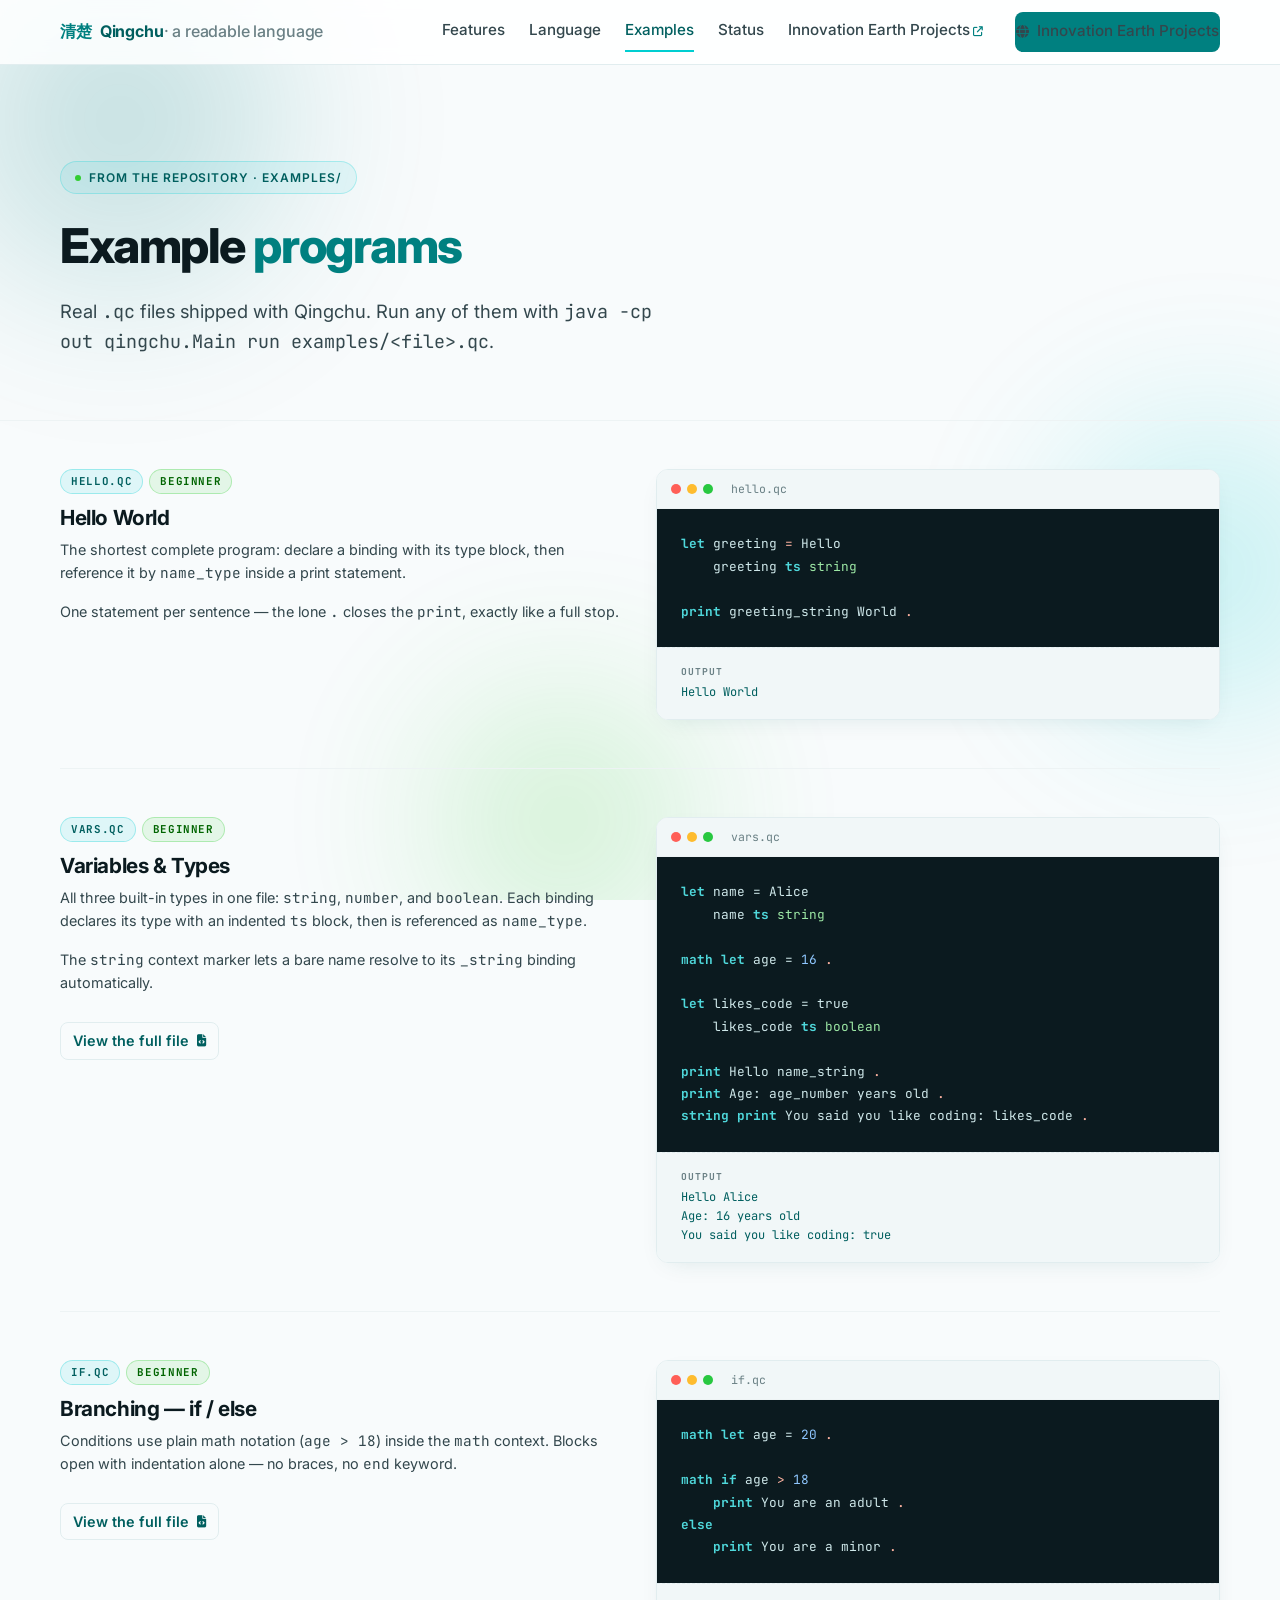
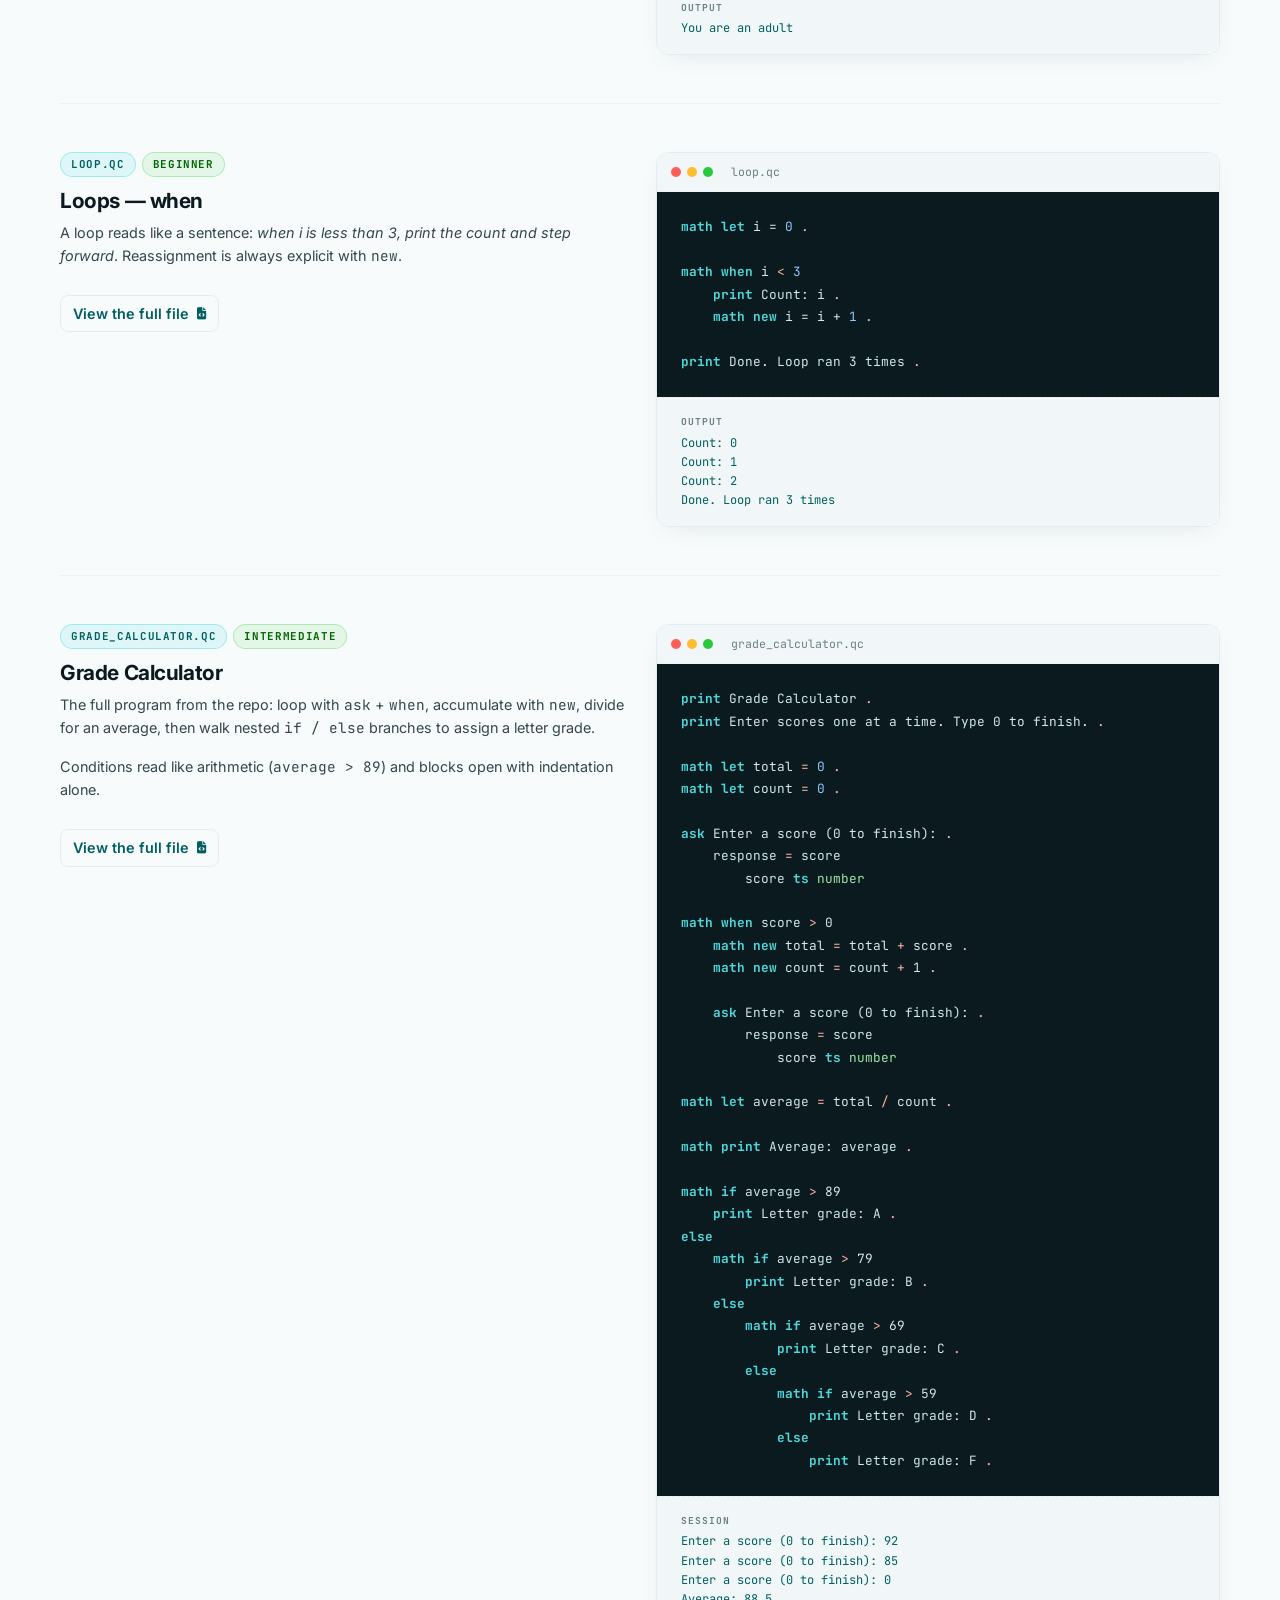
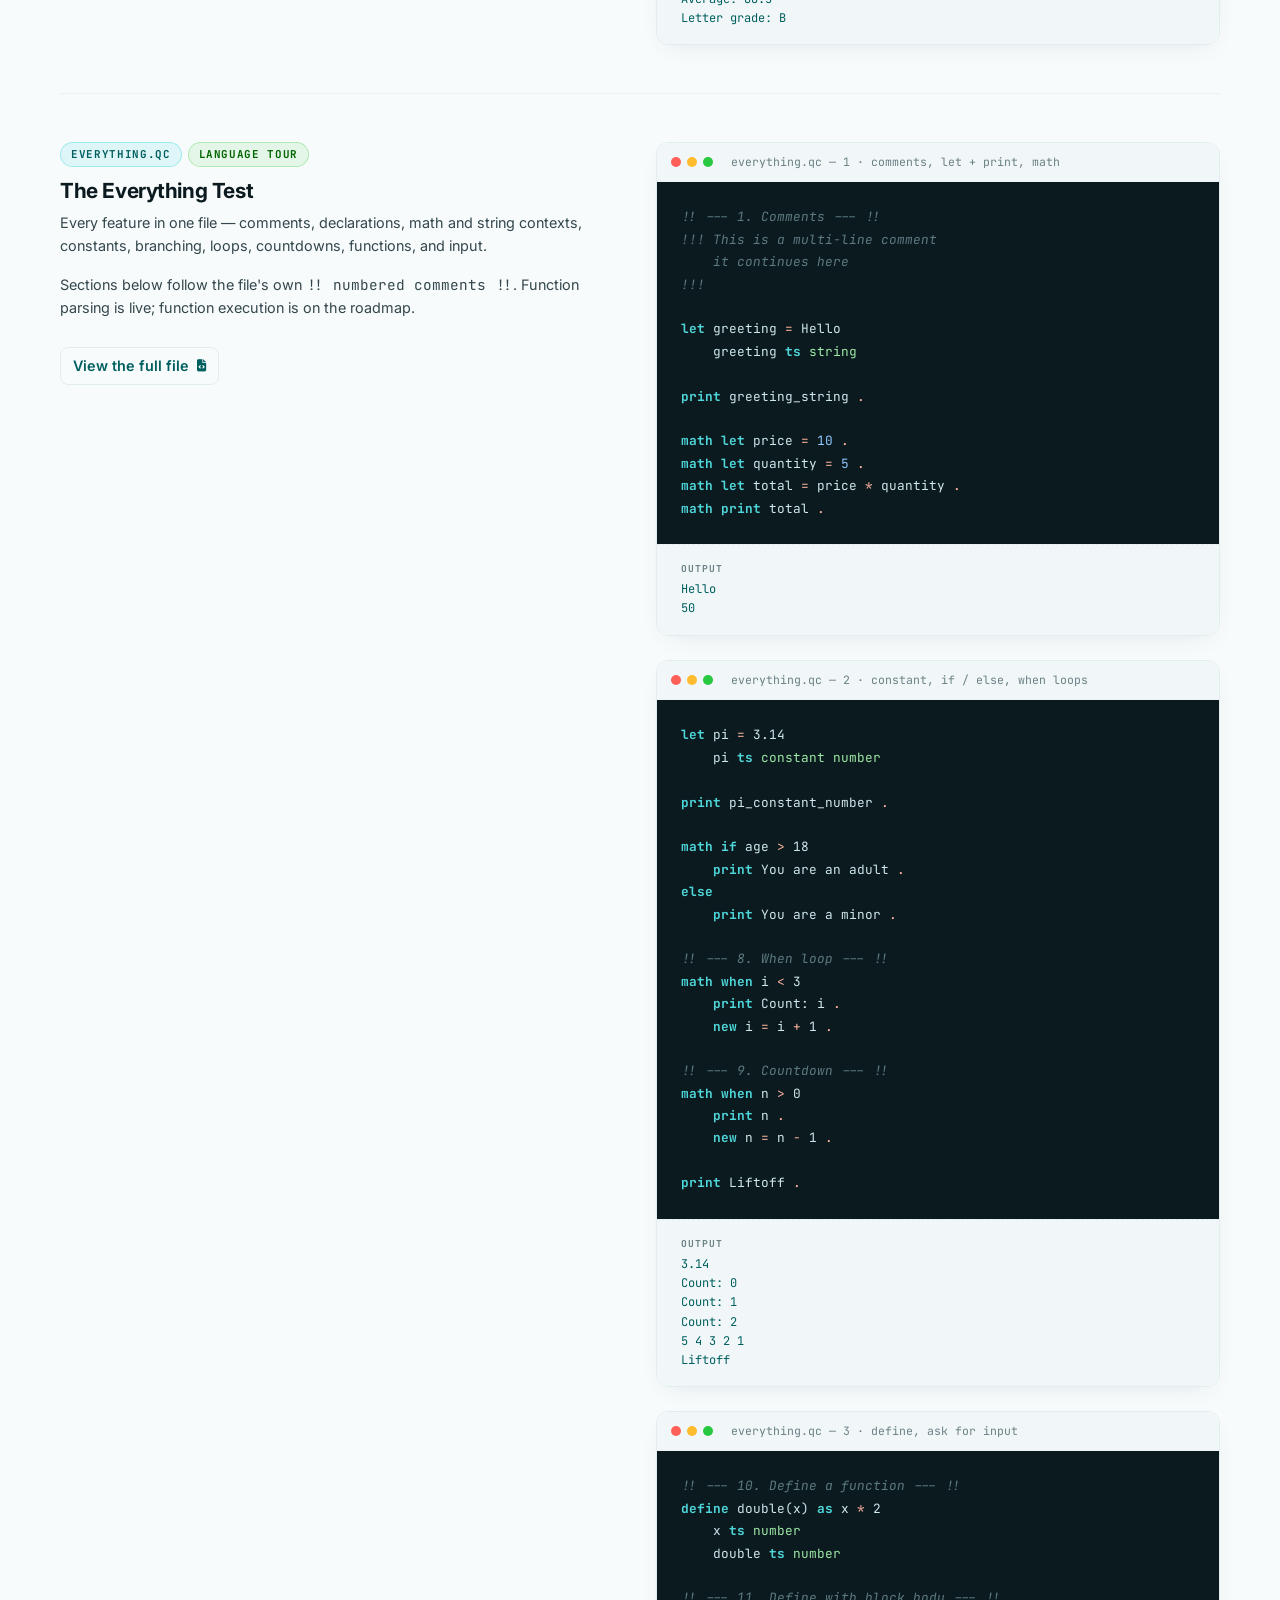
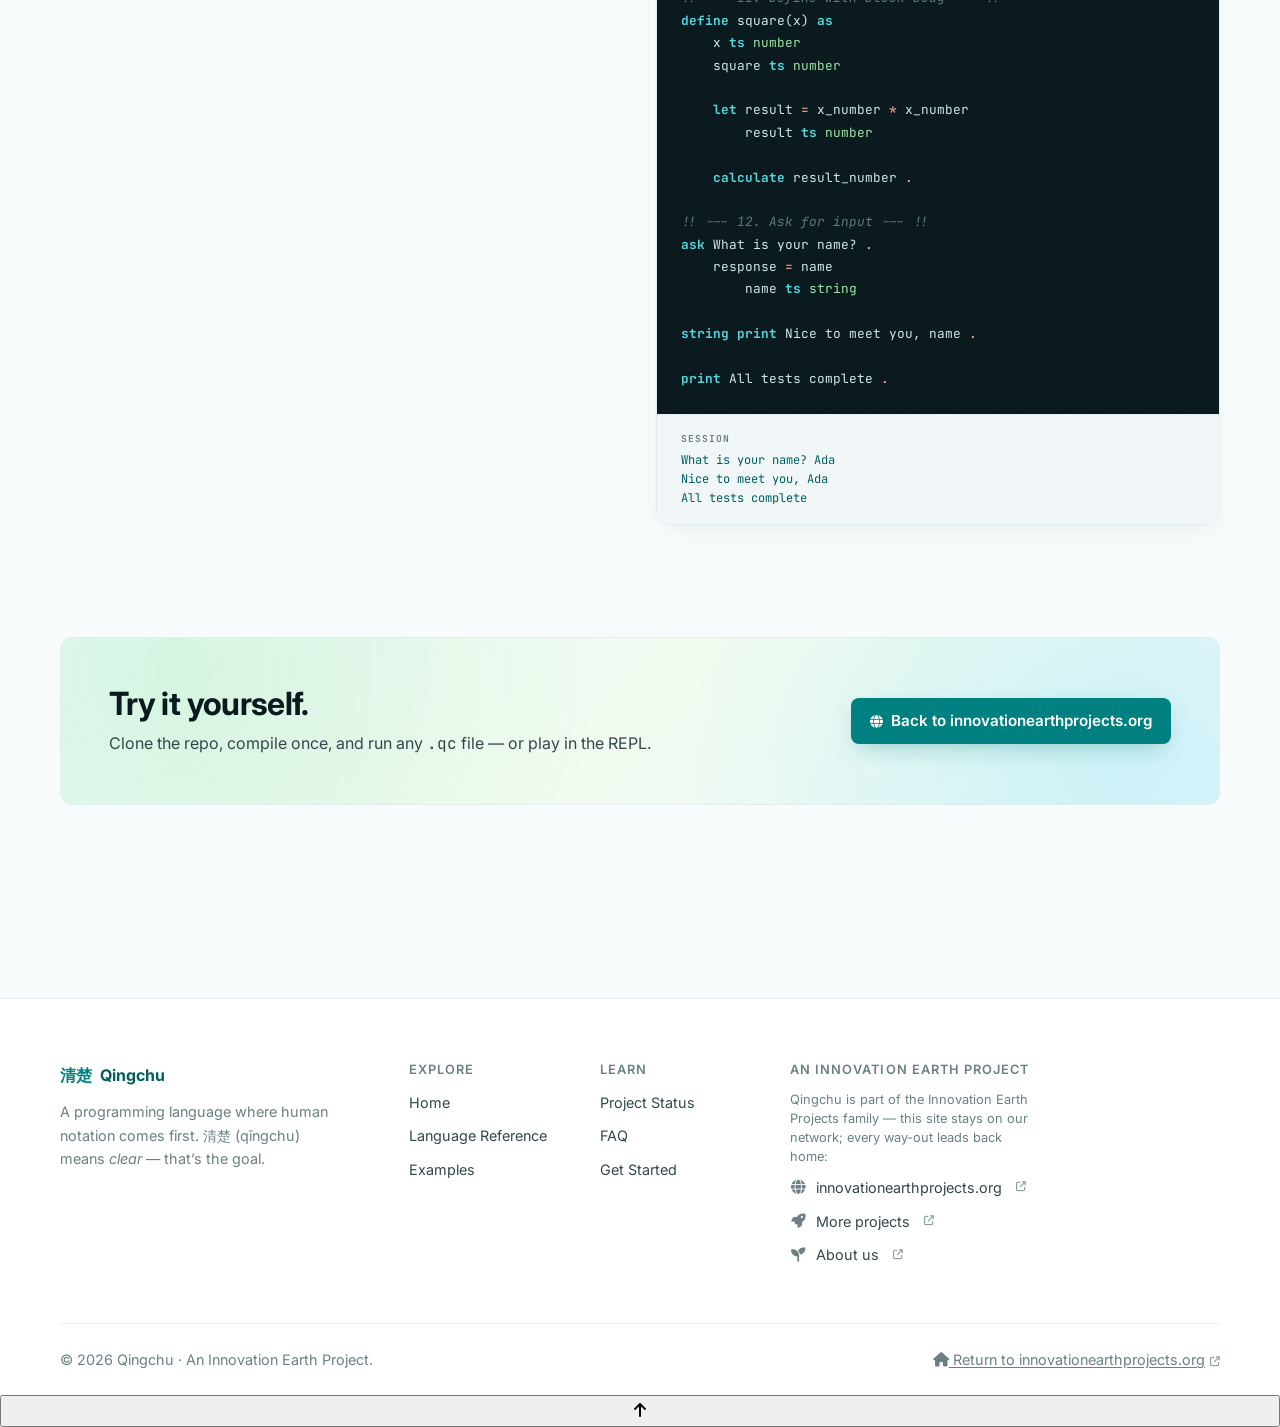
==== commit e2d4f4bb: "Route all off-site links back to innovationearthprojects.org - Nav, footer, hero and CTA links that " ====
--- a/examples.html
+++ b/examples.html
@@ -113,9 +113,8 @@
                 The <code>string</code> context marker lets a bare name resolve to its
                 <code>_string</code> binding automatically.
               </p>
-              <a href="https://github.com/ykminmin8654/Qingchu/blob/main/examples/vars.qc"
-                 target="_blank" rel="noopener" class="btn btn--ghost btn--sm" style="margin-top:12px;">
-                Open the full file <i class="fas fa-arrow-up-right-from-square"></i>
+              <a href="examples/vars.qc" class="btn btn--ghost btn--sm" style="margin-top:12px;">
+                View the full file <i class="fas fa-file-code"></i>
               </a>
             </div>
             <div class="code-window reveal reveal--right">
@@ -153,9 +152,8 @@
                 <code>math</code> context. Blocks open with indentation alone — no braces,
                 no <code>end</code> keyword.
               </p>
-              <a href="https://github.com/ykminmin8654/Qingchu/blob/main/examples/if.qc"
-                 target="_blank" rel="noopener" class="btn btn--ghost btn--sm" style="margin-top:12px;">
-                Open the full file <i class="fas fa-arrow-up-right-from-square"></i>
+              <a href="examples/if.qc" class="btn btn--ghost btn--sm" style="margin-top:12px;">
+                View the full file <i class="fas fa-file-code"></i>
               </a>
             </div>
             <div class="code-window reveal reveal--right">
@@ -186,9 +184,8 @@
                 and step forward</em>. Reassignment is always explicit with
                 <code>new</code>.
               </p>
-              <a href="https://github.com/ykminmin8654/Qingchu/blob/main/examples/loop.qc"
-                 target="_blank" rel="noopener" class="btn btn--ghost btn--sm" style="margin-top:12px;">
-                Open the full file <i class="fas fa-arrow-up-right-from-square"></i>
+              <a href="examples/loop.qc" class="btn btn--ghost btn--sm" style="margin-top:12px;">
+                View the full file <i class="fas fa-file-code"></i>
               </a>
             </div>
             <div class="code-window reveal reveal--right">
@@ -228,9 +225,8 @@
                 Conditions read like arithmetic (<code>average &gt; 89</code>) and
                 blocks open with indentation alone.
               </p>
-              <a href="https://github.com/ykminmin8654/Qingchu/blob/main/examples/grade_calculator.qc"
-                 target="_blank" rel="noopener" class="btn btn--ghost btn--sm" style="margin-top:12px;">
-                Open the full file <i class="fas fa-arrow-up-right-from-square"></i>
+              <a href="examples/grade_calculator.qc" class="btn btn--ghost btn--sm" style="margin-top:12px;">
+                View the full file <i class="fas fa-file-code"></i>
               </a>
             </div>
             <div class="code-window reveal reveal--right">
@@ -297,9 +293,8 @@
                 Sections below follow the file's own <code>!! numbered comments !!</code>.
                 Function parsing is live; function execution is on the roadmap.
               </p>
-              <a href="https://github.com/ykminmin8654/Qingchu/blob/main/examples/everything.qc"
-                 target="_blank" rel="noopener" class="btn btn--ghost btn--sm" style="margin-top:12px;">
-                Open the full file <i class="fas fa-arrow-up-right-from-square"></i>
+              <a href="examples/everything.qc" class="btn btn--ghost btn--sm" style="margin-top:12px;">
+                View the full file <i class="fas fa-file-code"></i>
               </a>
             </div>
 
@@ -406,8 +401,8 @@
             <h2>Try it yourself.</h2>
             <p>Clone the repo, compile once, and run any <code>.qc</code> file — or play in the REPL.</p>
           </div>
-          <a href="https://github.com/ykminmin8654/Qingchu" target="_blank" rel="noopener" class="btn btn--primary btn--glow">
-            <i class="fab fa-github"></i> Get Qingchu on GitHub
+          <a href="https://innovationearthprojects.org" target="_blank" rel="noopener" class="btn btn--primary btn--glow ext-parent" data-ext="parent">
+            <i class="fas fa-globe"></i> Back to innovationearthprojects.org
           </a>
         </div>
       </div>
--- a/shared/nav.css
+++ b/shared/nav.css
@@ -386,3 +386,43 @@
   white-space: nowrap;
   border: 0;
 }
+
+/* ============================================================
+   EXT-TO-PARENT — every link that leaves this site returns the
+   visitor to innovationearthprojects.org (the parent site).
+   ============================================================ */
+.ext-parent { position: relative; }
+.ext-parent .ext__icon {
+  font-size: 0.72em;
+  margin-left: 0.5em;
+  opacity: 0.75;
+  transition: transform 0.35s cubic-bezier(.2,.7,.2,1);
+}
+.ext-parent:hover .ext__icon { transform: translate(2px, -2px); opacity: 1; }
+footer li .ext-parent i:first-child { width: 16px; text-align: center; margin-right: 4px; }
+.ext-parent--nav .ext__icon { display: none; } /* CTA keeps its own leading icon */
+
+/* Graceful fallback toast when the parent site is unreachable */
+.ext-fallback-note {
+  position: fixed;
+  left: 50%;
+  bottom: 28px;
+  transform: translateX(-50%);
+  z-index: 9999;
+  padding: 10px 18px;
+  border-radius: 999px;
+  background: var(--ink, #0b1f2a);
+  color: var(--paper, #f4fbfa);
+  border: 1px solid rgba(45, 212, 191, 0.4);
+  box-shadow: 0 10px 30px rgba(2, 20, 28, 0.35);
+  font-size: 0.85rem;
+  animation: extFallbackIn 0.35s var(--ease, cubic-bezier(.2,.7,.2,1));
+}
+@keyframes extFallbackIn {
+  from { opacity: 0; transform: translate(-50%, 12px); }
+  to   { opacity: 1; transform: translate(-50%, 0); }
+}
+@media (prefers-reduced-motion: reduce) {
+  .ext-fallback-note { animation: none; }
+  .ext-parent .ext__icon, .ext-parent:hover .ext__icon { transition: none; transform: none; }
+}
